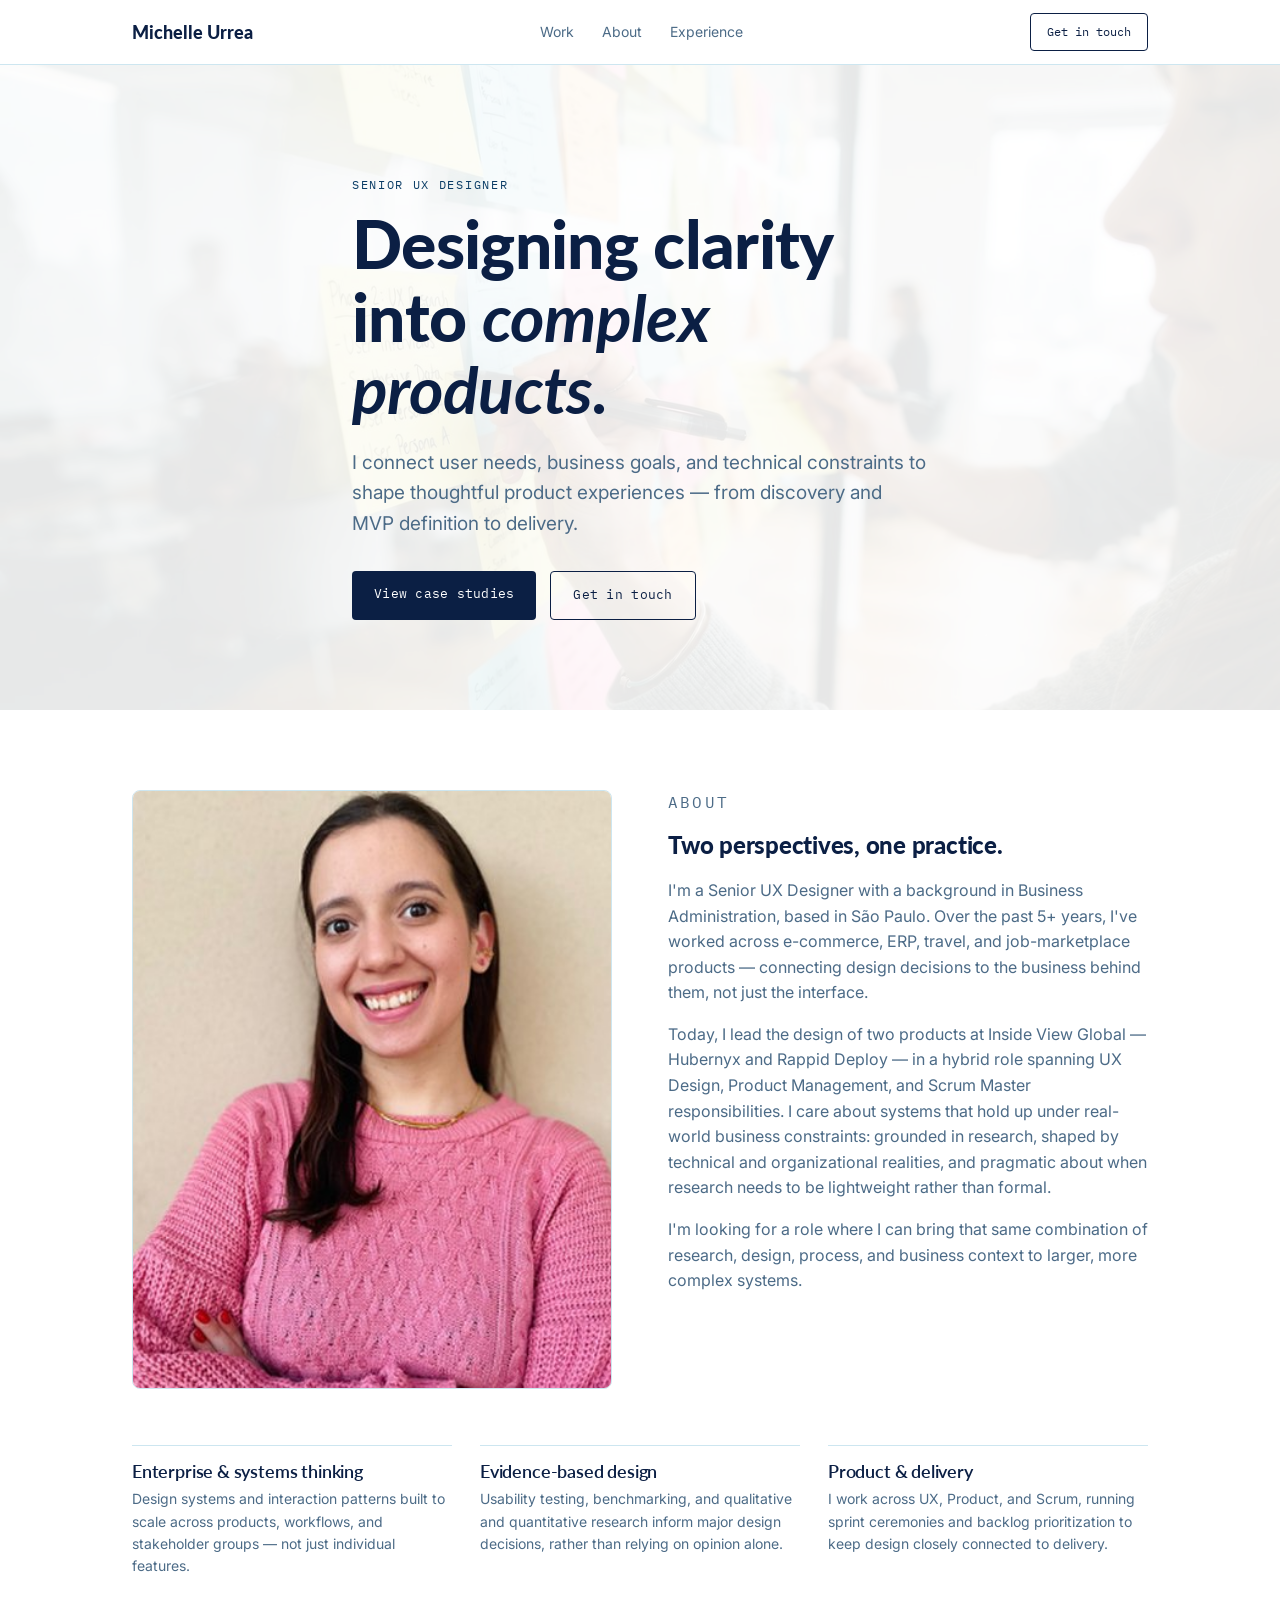
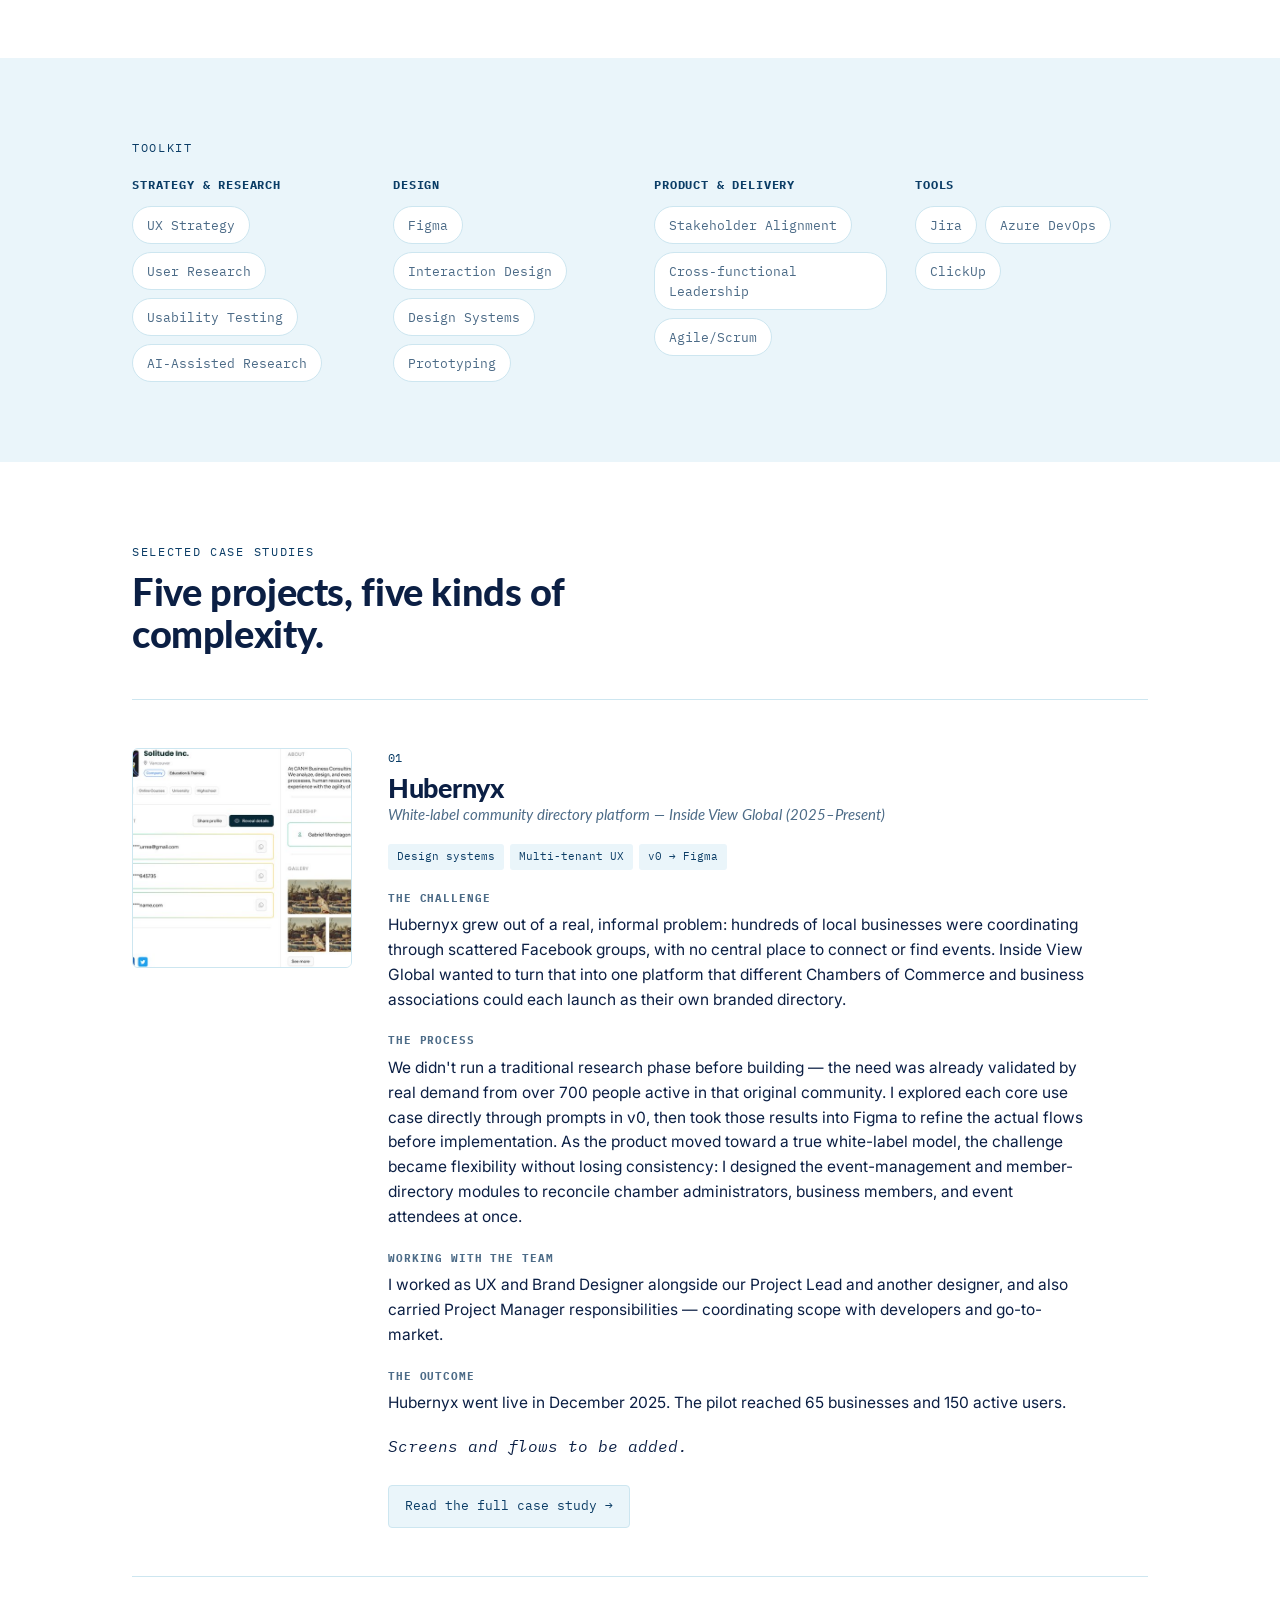
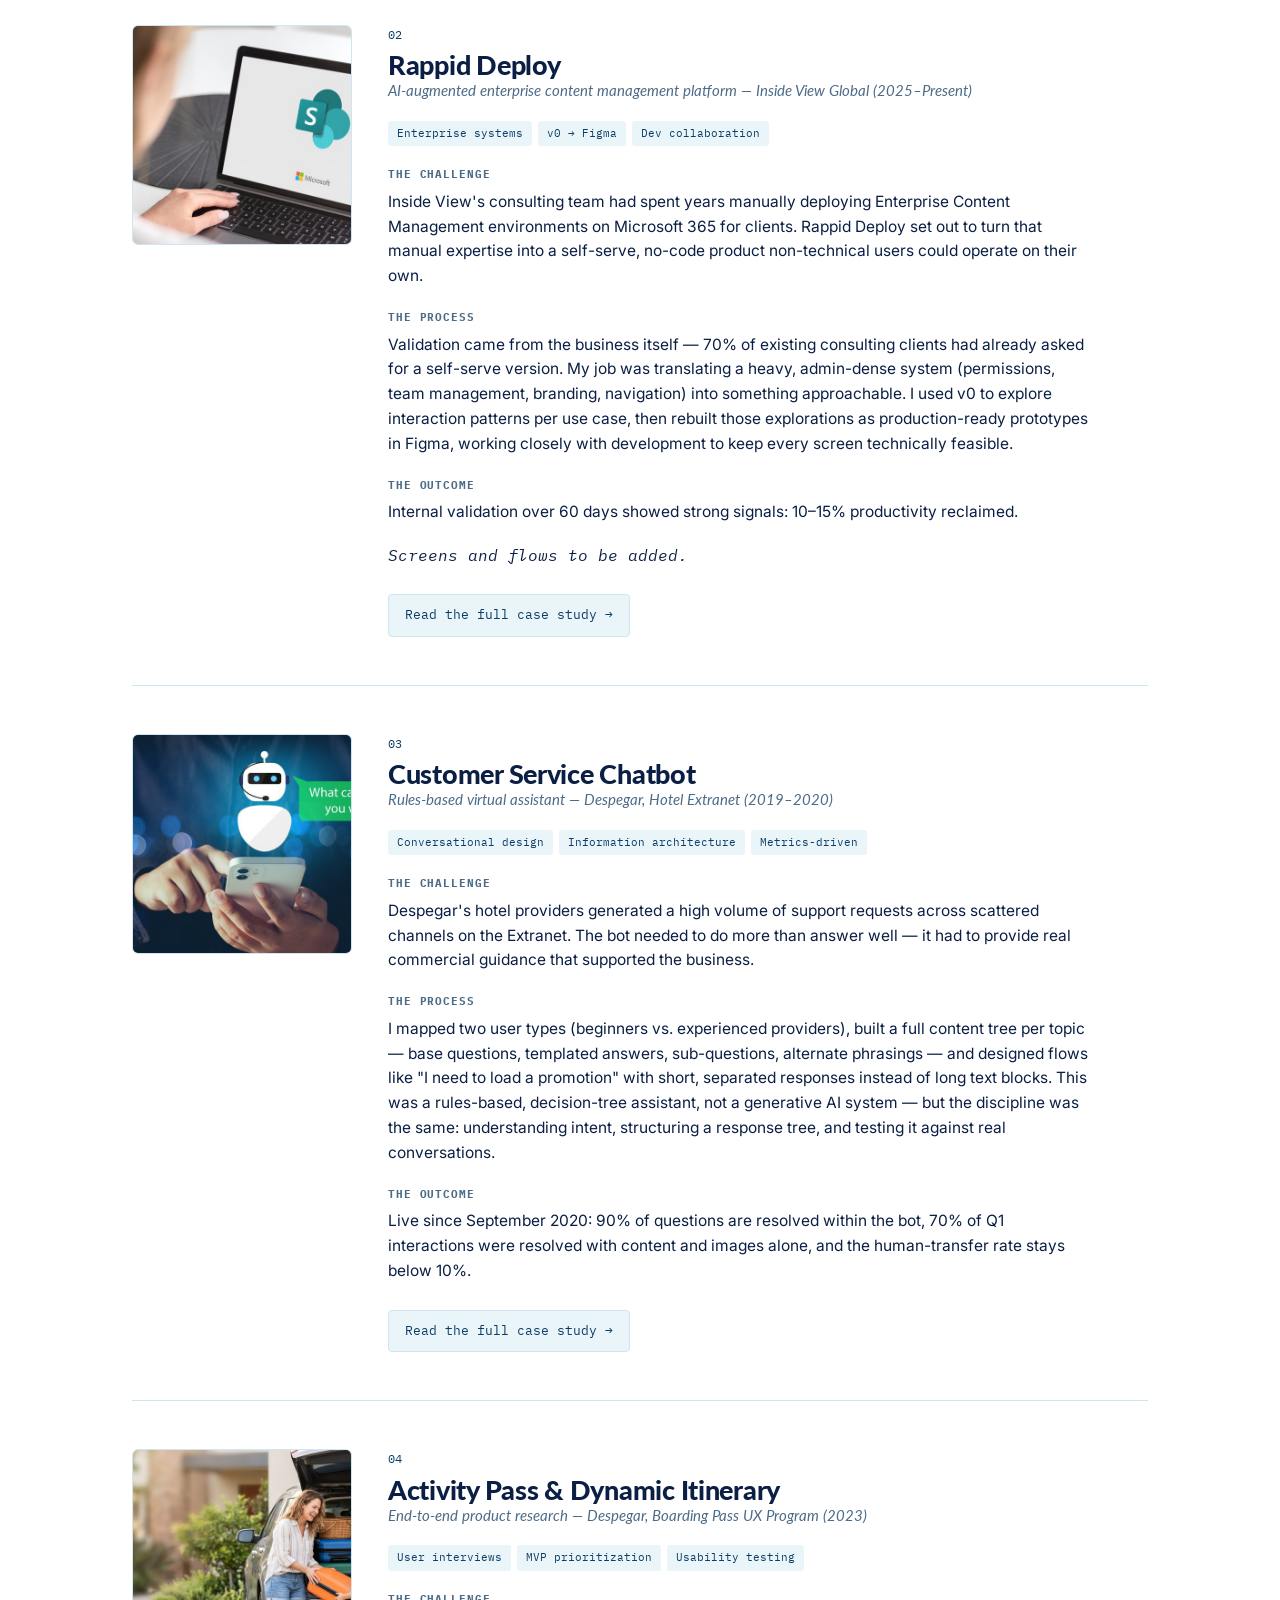
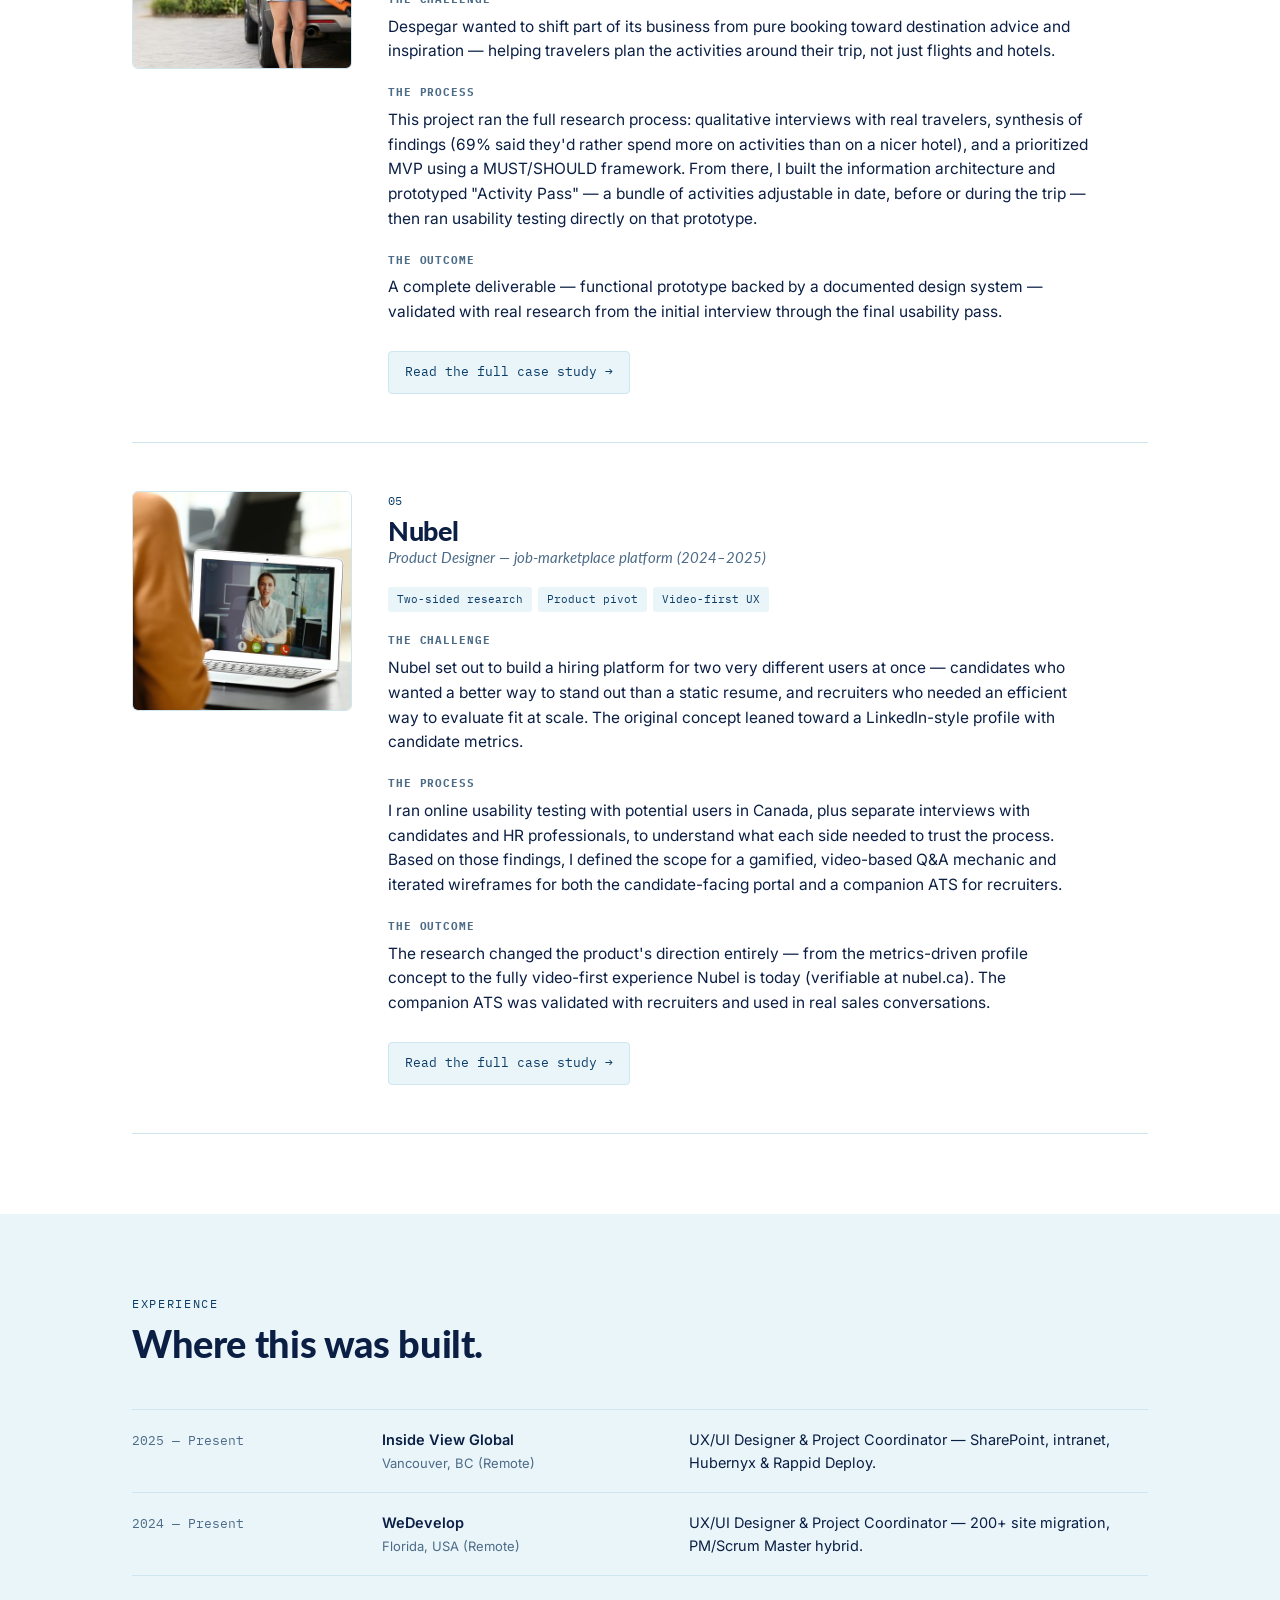
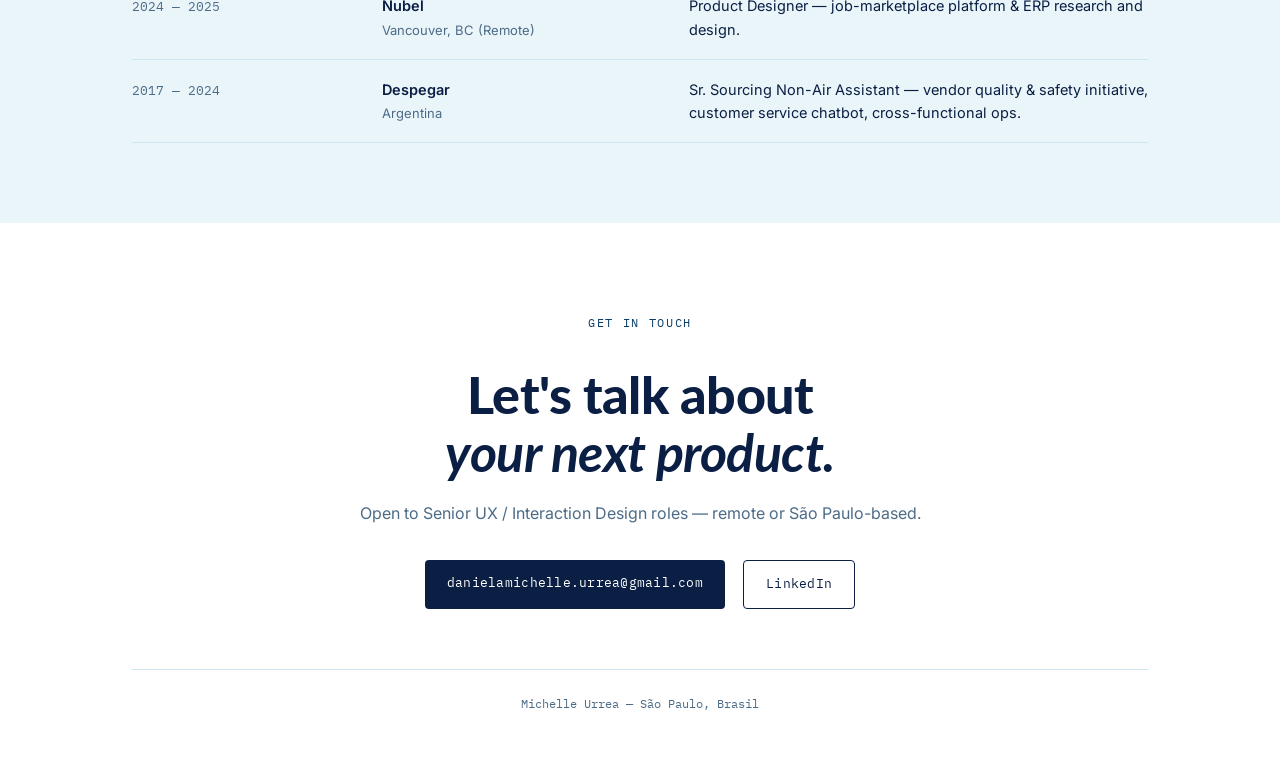
==== main.html @ c3264d59 "preparing files to deploy" ====
<!DOCTYPE html>
<html lang="en">
<head>
<meta charset="UTF-8" />
<meta name="viewport" content="width=device-width, initial-scale=1.0" />
<title>Michelle Urrea — Senior UX Designer</title>
<link rel="preconnect" href="https://fonts.googleapis.com">
<link rel="preconnect" href="https://fonts.gstatic.com" crossorigin>
<link href="https://fonts.googleapis.com/css2?family=Lato:ital,wght@0,400;0,700;0,900;1,400;1,700;1,900&family=Inter:wght@400;500;600&family=IBM+Plex+Mono:wght@400;500&display=swap" rel="stylesheet">
<style>
  :root{
    --bg:        #FFFFFF;
    --bg-alt:    #EAF5FA;
    --ink:       #0B1F44;
    --ink-soft:  #4C6B87;
    --rose:      #1479B3;
    --rose-deep: #0B3D66;
    --line:      #CDE6F0;
    --card:      #FFFFFF;
    --radius: 4px;
  }
  *{box-sizing:border-box; margin:0; padding:0;}
  html{scroll-behavior:smooth;}
  body{
    background:var(--bg);
    color:var(--ink);
    font-family:'Inter', sans-serif;
    font-size:16px;
    line-height:1.6;
    -webkit-font-smoothing:antialiased;
  }
  a{color:inherit;}
  .wrap{max-width:1080px; margin:0 auto; padding:0 32px;}
  .eyebrow{
    font-family:'IBM Plex Mono', monospace;
    font-size:12px;
    letter-spacing:0.14em;
    text-transform:uppercase;
    color:var(--rose-deep);
  }
  h1,h2,h3{font-family:'Lato', sans-serif; font-weight:900; line-height:1.1; letter-spacing:-0.01em;}
  .serif-italic{font-style:italic; font-weight:700;}

  nav{
    position:sticky; top:0; z-index:50;
    background:rgba(255,255,255,0.88);
    backdrop-filter:blur(8px);
    border-bottom:1px solid var(--line);
  }
  nav .wrap{
    display:flex; align-items:center; justify-content:space-between;
    height:64px;
  }
  .nav-name{font-family:'Lato', sans-serif; font-weight:900; font-size:18px;}
  .nav-links{display:flex; gap:28px; list-style:none;}
  .nav-links a{
    font-size:14px; text-decoration:none; color:var(--ink-soft);
    transition:color .2s ease;
  }
  .nav-links a:hover{color:var(--rose-deep);}
  .nav-cta{
    font-family:'IBM Plex Mono', monospace; font-size:12px;
    border:1px solid var(--ink); padding:8px 16px; border-radius:var(--radius);
    text-decoration:none; transition:all .2s ease; white-space:nowrap;
  }
  .nav-cta:hover{background:var(--ink); color:var(--bg);}

  header.hero{
    padding:110px 0 90px;
    position:relative;
    overflow:hidden;
    background-image:url('[data-uri]');
    background-size:cover;
    background-position:center 30%;
  }
  header.hero::before{
    content:'';
    position:absolute;
    inset:0;
    background:rgba(255,255,255,0.90);
  }
  header.hero .wrap{
    position:relative;
    z-index:1;
  }
  .hero-grid{
    display:grid;
    grid-template-columns: 1fr;
    max-width:640px;
  }
  .hero h1{
    font-size:clamp(40px, 5.6vw, 66px);
    margin:14px 0 22px;
  }
  .hero p.lede{
    font-size:19px;
    color:var(--ink-soft);
    max-width:48ch;
    margin-bottom:32px;
  }
  .hero-actions{display:flex; gap:14px; flex-wrap:wrap;}
  .btn{
    display:inline-block;
    font-family:'IBM Plex Mono', monospace; font-size:13px;
    padding:13px 22px; border-radius:var(--radius);
    text-decoration:none; transition:all .2s ease;
    letter-spacing:0.02em;
  }
  .btn-primary{background:var(--ink); color:var(--bg);}
  .btn-primary:hover{background:var(--rose-deep);}
  .btn-ghost{border:1px solid var(--ink); color:var(--ink);}
  .btn-ghost:hover{background:var(--ink); color:var(--bg);}

  .about-photo{
    width:100%;
    border-radius:8px;
    overflow:hidden;
    border:1px solid var(--line);
  }
  .about-photo img{
    width:100%; display:block; object-fit:cover;
    aspect-ratio:4/5;
  }

  .sprint-strip{
    border:1px solid var(--line);
    background:var(--card);
    border-radius:var(--radius);
    padding:22px 24px;
    display:flex; flex-direction:column; gap:16px;
  }
  .sprint-strip .eyebrow{margin-bottom:2px;}
  .sprint-cols{display:grid; grid-template-columns:repeat(3,1fr); gap:10px;}
  .sprint-col{border-left:2px solid var(--rose); padding-left:10px;}
  .sprint-col span{
    display:block; font-family:'IBM Plex Mono',monospace; font-size:11px;
    color:var(--ink-soft); text-transform:uppercase; letter-spacing:.06em; margin-bottom:6px;
  }
  .sprint-col p{font-size:13.5px; color:var(--ink);}

  section{padding:80px 0;}
  section.alt{background:var(--bg-alt);}
  .section-head{margin-bottom:44px; max-width:62ch;}
  .section-head h2{font-size:clamp(28px,3.6vw,38px); margin-top:10px;}

  .about-grid{
    display:grid; grid-template-columns:1fr 1fr; gap:56px; align-items:start;
  }
  .about-grid p{color:var(--ink-soft); margin-bottom:16px; font-size:16px;}
  .pillars{display:flex; flex-direction:column; gap:22px;}
  .pillar{border-top:1px solid var(--line); padding-top:16px;}
  .pillar h3{font-size:18px; font-weight:600; margin-bottom:6px;}
  .pillar p{font-size:14px; color:var(--ink-soft);}

  .skills-strip{display:flex; flex-wrap:wrap; gap:10px;}
  .skill-pill{
    font-family:'IBM Plex Mono', monospace; font-size:12.5px;
    border:1px solid var(--line); background:var(--card);
    padding:8px 14px; border-radius:20px; color:var(--ink-soft);
  }
  .toolkit-groups{display:grid; grid-template-columns:repeat(4,1fr); gap:28px;}
  .toolkit-group h4{
    font-family:'IBM Plex Mono', monospace; font-size:12px; text-transform:uppercase;
    letter-spacing:.07em; color:var(--rose-deep); margin-bottom:12px;
  }
  .toolkit-group .skills-strip{gap:8px;}
  @media (max-width:820px){.toolkit-groups{grid-template-columns:1fr 1fr;}}
  @media (max-width:520px){.toolkit-groups{grid-template-columns:1fr;}}

  .project-list{display:flex; flex-direction:column;}
  .project{
    padding:48px 0;
    border-top:1px solid var(--line);
    display:grid;
    grid-template-columns: 220px 1fr;
    gap:36px;
    align-items:start;
  }
  .project:last-child{border-bottom:1px solid var(--line);}
  .project-thumb{
    width:100%; aspect-ratio:1/1; object-fit:cover;
    border-radius:6px; border:1px solid var(--line);
    display:block;
  }
  .project-head{
    display:flex; justify-content:space-between; align-items:baseline;
    flex-wrap:wrap; gap:10px; margin-bottom:6px;
  }
  .project-num{font-family:'IBM Plex Mono',monospace; font-size:12px; color:var(--rose-deep);}
  .project h3{font-size:27px;}
  .project-sub{font-family:'Lato', sans-serif; color:var(--ink-soft); font-size:14.5px; font-style:italic; margin-bottom:18px;}
  .project-tags{display:flex; flex-wrap:wrap; gap:6px; margin-bottom:20px;}
  .tag{
    font-family:'IBM Plex Mono', monospace; font-size:11px;
    background:var(--bg-alt); padding:4px 9px; border-radius:3px; color:var(--rose-deep);
  }
  .project-body h4{
    font-family:'IBM Plex Mono', monospace; font-size:11px; text-transform:uppercase;
    letter-spacing:.08em; color:var(--ink-soft); margin-bottom:6px; margin-top:20px;
  }
  .project-body h4:first-child{margin-top:0;}
  .project-body p{font-size:15.5px; color:var(--ink); max-width:70ch; margin-bottom:4px;}
  .visual-note{
    margin-top:18px; font-family:'IBM Plex Mono',monospace; font-size:11px;
    color:var(--ink-soft); font-style:italic;
  }
  .cta-link{
    display:inline-flex; align-items:center; gap:6px;
    margin-top:22px; font-family:'IBM Plex Mono', monospace; font-size:13px;
    color:var(--rose-deep); background:var(--bg-alt);
    border:1px solid var(--line); padding:10px 16px; border-radius:var(--radius);
    text-decoration:none; transition:all .2s ease;
  }
  .cta-link:hover{background:var(--ink); color:#fff; border-color:var(--ink);}
  .cta-link:focus-visible{outline:2px solid var(--rose-deep); outline-offset:2px;}
  @media (max-width:700px){
    .project{grid-template-columns:1fr;}
    .project-thumb{aspect-ratio:16/9;}
  }

  .exp-row{
    display:grid; grid-template-columns: 0.8fr 1fr 1.6fr;
    gap:20px; padding:18px 0; border-top:1px solid var(--line);
    font-size:14.5px; align-items:baseline;
  }
  .exp-row:last-child{border-bottom:1px solid var(--line);}
  .exp-period{font-family:'IBM Plex Mono',monospace; font-size:12.5px; color:var(--ink-soft);}
  .exp-role{font-weight:600;}
  .exp-role span{display:block; font-weight:400; color:var(--ink-soft); font-size:13px; margin-top:2px;}

  footer{
    padding:90px 0 60px;
    text-align:center;
  }
  footer h2{font-size:clamp(30px,5vw,52px); margin-bottom:20px;}
  footer p{color:var(--ink-soft); margin-bottom:34px;}
  .contact-links{display:flex; gap:18px; justify-content:center; flex-wrap:wrap; margin-bottom:60px;}
  .foot-bottom{
    font-family:'IBM Plex Mono', monospace; font-size:12px; color:var(--ink-soft);
    border-top:1px solid var(--line); padding-top:24px;
  }

  @media (max-width:820px){
    .hero-grid, .about-grid{grid-template-columns:1fr;}
    .pillars{grid-template-columns:1fr !important;}
    .exp-row{grid-template-columns:1fr; gap:4px;}
  }

  [data-reveal]{opacity:0; transform:translateY(14px); transition:opacity .6s ease, transform .6s ease;}
  [data-reveal].in{opacity:1; transform:translateY(0);}
</style>
</head>
<body>

<nav>
  <div class="wrap">
    <div class="nav-name">Michelle Urrea</div>
    <ul class="nav-links">
      <li><a href="#work">Work</a></li>
      <li><a href="#about">About</a></li>
      <li><a href="#experience">Experience</a></li>
    </ul>
    <a class="nav-cta" href="#contact">Get in touch</a>
  </div>
</nav>

<header class="hero">
  <div class="wrap hero-grid">
    <div>
      <p class="eyebrow">Senior UX Designer</p>
      <h1>Designing clarity into <span class="serif-italic">complex products.</span></h1>
      <p class="lede">I connect user needs, business goals, and technical constraints to shape thoughtful product experiences — from discovery and MVP definition to delivery.</p>
      <div class="hero-actions">
        <a class="btn btn-primary" href="#work">View case studies</a>
        <a class="btn btn-ghost" href="#contact">Get in touch</a>
      </div>
    </div>
  </div>
</header>

<section id="about">
  <div class="wrap about-grid">
    <div class="about-photo" data-reveal><img src="[data-uri]" alt="Michelle Urrea"/></div>
    <div data-reveal>
      <p class="eyebrow">About</p>
      <h2 style="margin-top:10px; margin-bottom:20px;">Two perspectives, one practice.</h2>
      <p>I'm a Senior UX Designer with a background in Business Administration, based in São Paulo. Over the past 5+ years, I've worked across e-commerce, ERP, travel, and job-marketplace products — connecting design decisions to the business behind them, not just the interface.</p>
      <p>Today, I lead the design of two products at Inside View Global — Hubernyx and Rappid Deploy — in a hybrid role spanning UX Design, Product Management, and Scrum Master responsibilities. I care about systems that hold up under real-world business constraints: grounded in research, shaped by technical and organizational realities, and pragmatic about when research needs to be lightweight rather than formal.</p>
      <p>I'm looking for a role where I can bring that same combination of research, design, process, and business context to larger, more complex systems.</p>
    </div>
  </div>
  <div class="wrap">
    <div class="pillars" data-reveal style="margin-top:56px; display:grid; grid-template-columns:repeat(3,1fr); gap:28px;">
      <div class="pillar">
        <h3>Enterprise &amp; systems thinking</h3>
        <p>Design systems and interaction patterns built to scale across products, workflows, and stakeholder groups — not just individual features.</p>
      </div>
      <div class="pillar">
        <h3>Evidence-based design</h3>
        <p>Usability testing, benchmarking, and qualitative and quantitative research inform major design decisions, rather than relying on opinion alone.</p>
      </div>
      <div class="pillar">
        <h3>Product &amp; delivery</h3>
        <p>I work across UX, Product, and Scrum, running sprint ceremonies and backlog prioritization to keep design closely connected to delivery.</p>
      </div>
    </div>
  </div>
</section>

<section class="alt">
  <div class="wrap">
    <p class="eyebrow">Toolkit</p>
    <div class="toolkit-groups" style="margin-top:18px;" data-reveal>
      <div class="toolkit-group">
        <h4>Strategy &amp; Research</h4>
        <div class="skills-strip">
          <span class="skill-pill">UX Strategy</span>
          <span class="skill-pill">User Research</span>
          <span class="skill-pill">Usability Testing</span>
          <span class="skill-pill">AI-Assisted Research</span>
        </div>
      </div>
      <div class="toolkit-group">
        <h4>Design</h4>
        <div class="skills-strip">
          <span class="skill-pill">Figma</span>
          <span class="skill-pill">Interaction Design</span>
          <span class="skill-pill">Design Systems</span>
          <span class="skill-pill">Prototyping</span>
        </div>
      </div>
      <div class="toolkit-group">
        <h4>Product &amp; Delivery</h4>
        <div class="skills-strip">
          <span class="skill-pill">Stakeholder Alignment</span>
          <span class="skill-pill">Cross-functional Leadership</span>
          <span class="skill-pill">Agile/Scrum</span>
        </div>
      </div>
      <div class="toolkit-group">
        <h4>Tools</h4>
        <div class="skills-strip">
          <span class="skill-pill">Jira</span>
          <span class="skill-pill">Azure DevOps</span>
          <span class="skill-pill">ClickUp</span>
        </div>
      </div>
    </div>
  </div>
</section>

<section id="work">
  <div class="wrap">
    <div class="section-head">
      <p class="eyebrow">Selected case studies</p>
      <h2>Five projects, five kinds of complexity.</h2>
    </div>

    <div class="project-list">

      <div class="project" data-reveal>
        <img class="project-thumb" src="[data-uri]" alt="" />
        <div class="project-content">
        <div class="project-head">
          <span class="project-num">01</span>
        </div>
        <h3>Hubernyx</h3>
        <p class="project-sub">White-label community directory platform — Inside View Global (2025–Present)</p>
        <div class="project-tags">
          <span class="tag">Design systems</span>
          <span class="tag">Multi-tenant UX</span>
          <span class="tag">v0 → Figma</span>
        </div>
        <div class="project-body">
          <h4>The Challenge</h4>
          <p>Hubernyx grew out of a real, informal problem: hundreds of local businesses were coordinating through scattered Facebook groups, with no central place to connect or find events. Inside View Global wanted to turn that into one platform that different Chambers of Commerce and business associations could each launch as their own branded directory.</p>
          <h4>The Process</h4>
          <p>We didn't run a traditional research phase before building — the need was already validated by real demand from over 700 people active in that original community. I explored each core use case directly through prompts in v0, then took those results into Figma to refine the actual flows before implementation. As the product moved toward a true white-label model, the challenge became flexibility without losing consistency: I designed the event-management and member-directory modules to reconcile chamber administrators, business members, and event attendees at once.</p>
          <h4>Working With the Team</h4>
          <p>I worked as UX and Brand Designer alongside our Project Lead and another designer, and also carried Project Manager responsibilities — coordinating scope with developers and go-to-market.</p>
          <h4>The Outcome</h4>
          <p>Hubernyx went live in December 2025. The pilot reached 65 businesses and 150 active users.</p>
          <p class="visual-note">Screens and flows to be added.</p>
        
          <a class="cta-link" href="pages/hubernyx.html">Read the full case study &rarr;</a>
        </div>
</div>
      </div>

      <div class="project" data-reveal>
        <img class="project-thumb" src="[data-uri]" alt="" />
        <div class="project-content">
        <div class="project-head">
          <span class="project-num">02</span>
        </div>
        <h3>Rappid Deploy</h3>
        <p class="project-sub">AI-augmented enterprise content management platform — Inside View Global (2025–Present)</p>
        <div class="project-tags">
          <span class="tag">Enterprise systems</span>
          <span class="tag">v0 → Figma</span>
          <span class="tag">Dev collaboration</span>
        </div>
        <div class="project-body">
          <h4>The Challenge</h4>
          <p>Inside View's consulting team had spent years manually deploying Enterprise Content Management environments on Microsoft 365 for clients. Rappid Deploy set out to turn that manual expertise into a self-serve, no-code product non-technical users could operate on their own.</p>
          <h4>The Process</h4>
          <p>Validation came from the business itself — 70% of existing consulting clients had already asked for a self-serve version. My job was translating a heavy, admin-dense system (permissions, team management, branding, navigation) into something approachable. I used v0 to explore interaction patterns per use case, then rebuilt those explorations as production-ready prototypes in Figma, working closely with development to keep every screen technically feasible.</p>
          <h4>The Outcome</h4>
          <p>Internal validation over 60 days showed strong signals: 10–15% productivity reclaimed.</p>
          <p class="visual-note">Screens and flows to be added.</p>
        
          <a class="cta-link" href="pages/rappid-deploy.html">Read the full case study &rarr;</a>
        </div>
</div>
      </div>

      <div class="project" data-reveal>
        <img class="project-thumb" src="[data-uri]" alt="" />
        <div class="project-content">
        <div class="project-head">
          <span class="project-num">03</span>
        </div>
        <h3>Customer Service Chatbot</h3>
        <p class="project-sub">Rules-based virtual assistant — Despegar, Hotel Extranet (2019&ndash;2020)</p>
        <div class="project-tags">
          <span class="tag">Conversational design</span>
          <span class="tag">Information architecture</span>
          <span class="tag">Metrics-driven</span>
        </div>
        <div class="project-body">
          <h4>The Challenge</h4>
          <p>Despegar's hotel providers generated a high volume of support requests across scattered channels on the Extranet. The bot needed to do more than answer well — it had to provide real commercial guidance that supported the business.</p>
          <h4>The Process</h4>
          <p>I mapped two user types (beginners vs. experienced providers), built a full content tree per topic — base questions, templated answers, sub-questions, alternate phrasings — and designed flows like "I need to load a promotion" with short, separated responses instead of long text blocks. This was a rules-based, decision-tree assistant, not a generative AI system — but the discipline was the same: understanding intent, structuring a response tree, and testing it against real conversations.</p>
          <h4>The Outcome</h4>
          <p>Live since September 2020: 90% of questions are resolved within the bot, 70% of Q1 interactions were resolved with content and images alone, and the human-transfer rate stays below 10%.</p>
        
          <a class="cta-link" href="pages/chatbot.html">Read the full case study &rarr;</a>
        </div>
</div>
      </div>

      <div class="project" data-reveal>
        <img class="project-thumb" src="[data-uri]" alt="" />
        <div class="project-content">
        <div class="project-head">
          <span class="project-num">04</span>
        </div>
        <h3>Activity Pass &amp; Dynamic Itinerary</h3>
        <p class="project-sub">End-to-end product research — Despegar, Boarding Pass UX Program (2023)</p>
        <div class="project-tags">
          <span class="tag">User interviews</span>
          <span class="tag">MVP prioritization</span>
          <span class="tag">Usability testing</span>
        </div>
        <div class="project-body">
          <h4>The Challenge</h4>
          <p>Despegar wanted to shift part of its business from pure booking toward destination advice and inspiration — helping travelers plan the activities around their trip, not just flights and hotels.</p>
          <h4>The Process</h4>
          <p>This project ran the full research process: qualitative interviews with real travelers, synthesis of findings (69% said they'd rather spend more on activities than on a nicer hotel), and a prioritized MVP using a MUST/SHOULD framework. From there, I built the information architecture and prototyped "Activity Pass" — a bundle of activities adjustable in date, before or during the trip — then ran usability testing directly on that prototype.</p>
          <h4>The Outcome</h4>
          <p>A complete deliverable — functional prototype backed by a documented design system — validated with real research from the initial interview through the final usability pass.</p>
        
          <a class="cta-link" href="pages/activity-pass.html">Read the full case study &rarr;</a>
        </div>
</div>
      </div>

      <div class="project" data-reveal>
        <img class="project-thumb" src="[data-uri]" alt="" />
        <div class="project-content">
        <div class="project-head">
          <span class="project-num">05</span>
        </div>
        <h3>Nubel</h3>
        <p class="project-sub">Product Designer — job-marketplace platform (2024–2025)</p>
        <div class="project-tags">
          <span class="tag">Two-sided research</span>
          <span class="tag">Product pivot</span>
          <span class="tag">Video-first UX</span>
        </div>
        <div class="project-body">
          <h4>The Challenge</h4>
          <p>Nubel set out to build a hiring platform for two very different users at once — candidates who wanted a better way to stand out than a static resume, and recruiters who needed an efficient way to evaluate fit at scale. The original concept leaned toward a LinkedIn-style profile with candidate metrics.</p>
          <h4>The Process</h4>
          <p>I ran online usability testing with potential users in Canada, plus separate interviews with candidates and HR professionals, to understand what each side needed to trust the process. Based on those findings, I defined the scope for a gamified, video-based Q&amp;A mechanic and iterated wireframes for both the candidate-facing portal and a companion ATS for recruiters.</p>
          <h4>The Outcome</h4>
          <p>The research changed the product's direction entirely — from the metrics-driven profile concept to the fully video-first experience Nubel is today (verifiable at nubel.ca). The companion ATS was validated with recruiters and used in real sales conversations.</p>
        
          <a class="cta-link" href="pages/nubel.html">Read the full case study &rarr;</a>
        </div>
</div>
      </div>

    </div>
  </div>
</section>

<section class="alt" id="experience">
  <div class="wrap">
    <div class="section-head">
      <p class="eyebrow">Experience</p>
      <h2>Where this was built.</h2>
    </div>

    <div class="exp-list">
      <div class="exp-row" data-reveal>
        <div class="exp-period">2025 — Present</div>
        <div class="exp-role">Inside View Global<span>Vancouver, BC (Remote)</span></div>
        <div>UX/UI Designer &amp; Project Coordinator — SharePoint, intranet, Hubernyx &amp; Rappid Deploy.</div>
      </div>
      <div class="exp-row" data-reveal>
        <div class="exp-period">2024 — Present</div>
        <div class="exp-role">WeDevelop<span>Florida, USA (Remote)</span></div>
        <div>UX/UI Designer &amp; Project Coordinator — 200+ site migration, PM/Scrum Master hybrid.</div>
      </div>
      <div class="exp-row" data-reveal>
        <div class="exp-period">2024 — 2025</div>
        <div class="exp-role">Nubel<span>Vancouver, BC (Remote)</span></div>
        <div>Product Designer — job-marketplace platform &amp; ERP research and design.</div>
      </div>
      <div class="exp-row" data-reveal>
        <div class="exp-period">2017 — 2024</div>
        <div class="exp-role">Despegar<span>Argentina</span></div>
        <div>Sr. Sourcing Non-Air Assistant — vendor quality &amp; safety initiative, customer service chatbot, cross-functional ops.</div>
      </div>
    </div>
  </div>
</section>

<footer id="contact">
  <div class="wrap">
    <p class="eyebrow">Get in touch</p>
    <h2>Let's talk about<br><span class="serif-italic">your next product.</span></h2>
    <p>Open to Senior UX / Interaction Design roles — remote or São Paulo-based.</p>
    <div class="contact-links">
      <a class="btn btn-primary" href="mailto:danielamichelle.urrea@gmail.com">danielamichelle.urrea@gmail.com</a>
      <a class="btn btn-ghost" href="https://www.linkedin.com/in/daniela-michelle-urrea/" target="_blank" rel="noopener">LinkedIn</a>
    </div>
    <div class="foot-bottom">Michelle Urrea — São Paulo, Brasil</div>
  </div>
</footer>

<script>
  const io = new IntersectionObserver((entries)=>{
    entries.forEach(e=>{ if(e.isIntersecting){ e.target.classList.add('in'); io.unobserve(e.target);} });
  }, {threshold:0.15});
  document.querySelectorAll('[data-reveal]').forEach(el=>io.observe(el));
</script>

</body>
</html>
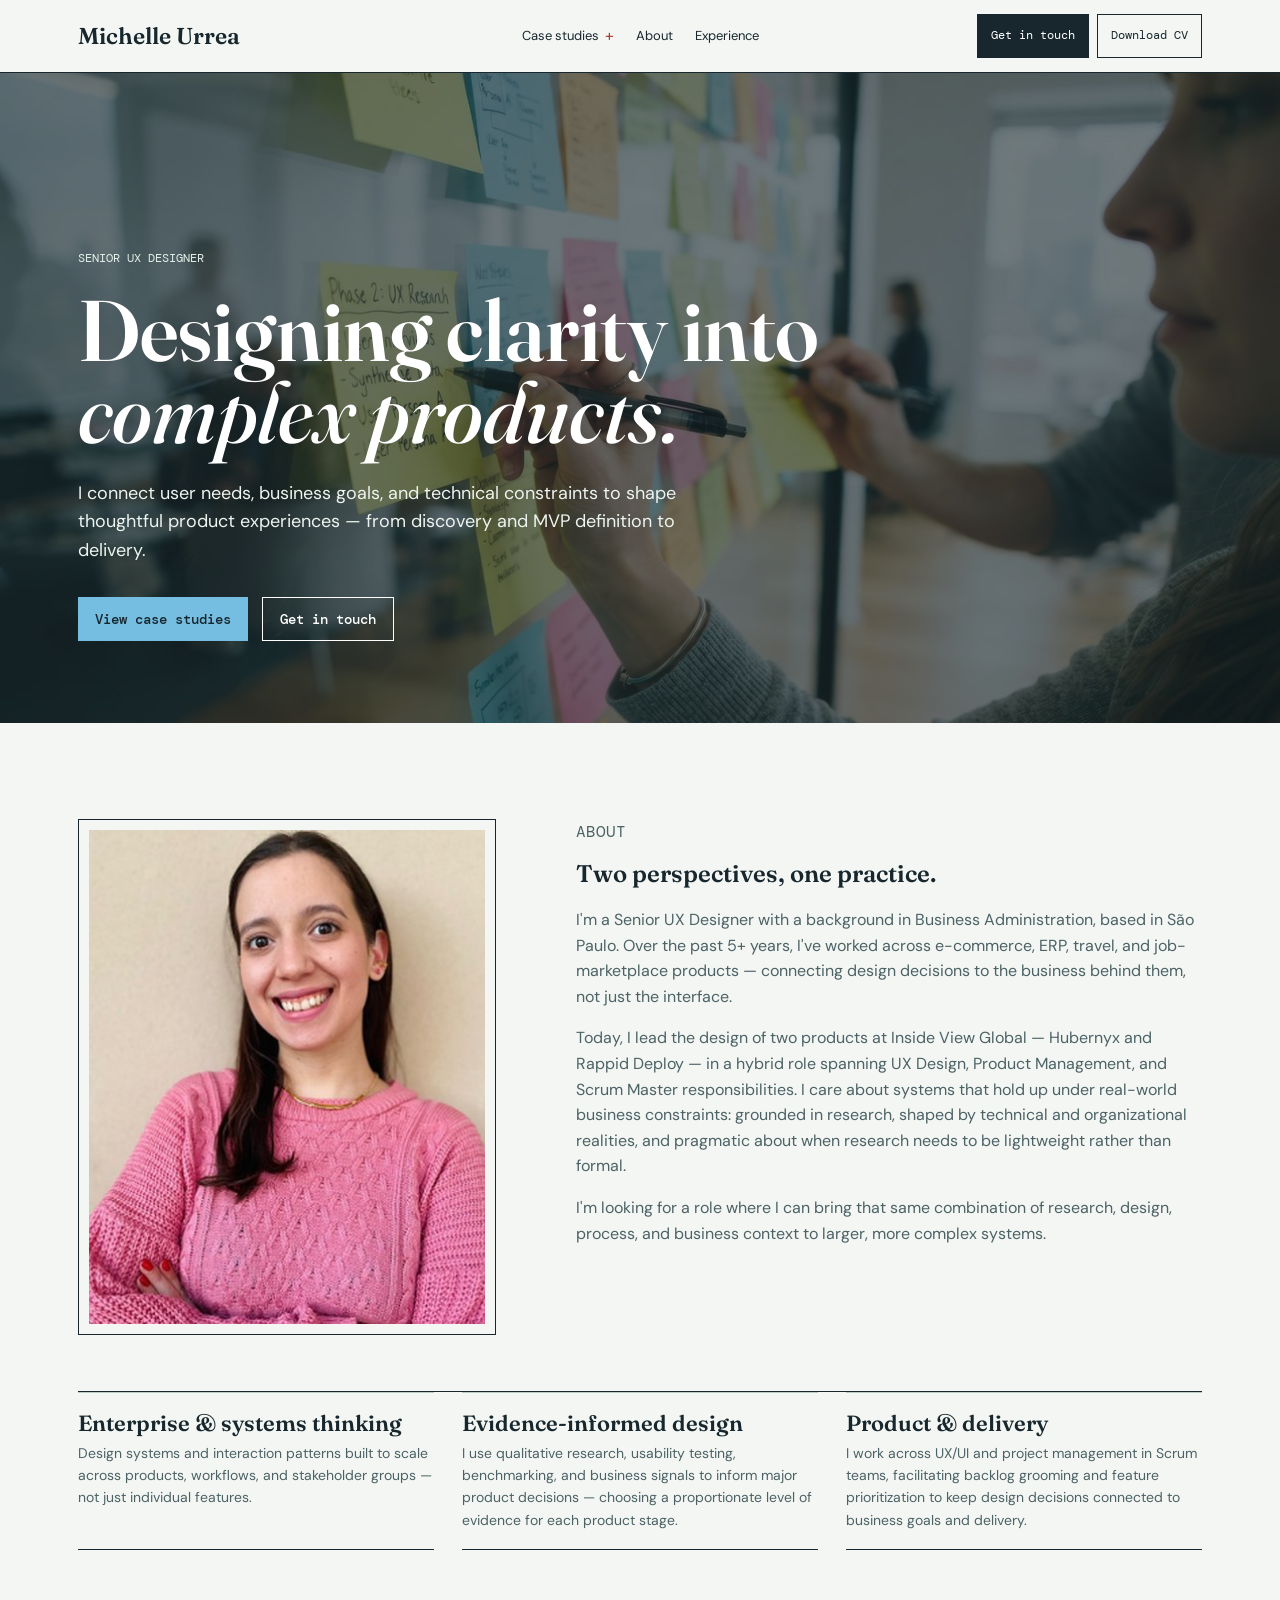
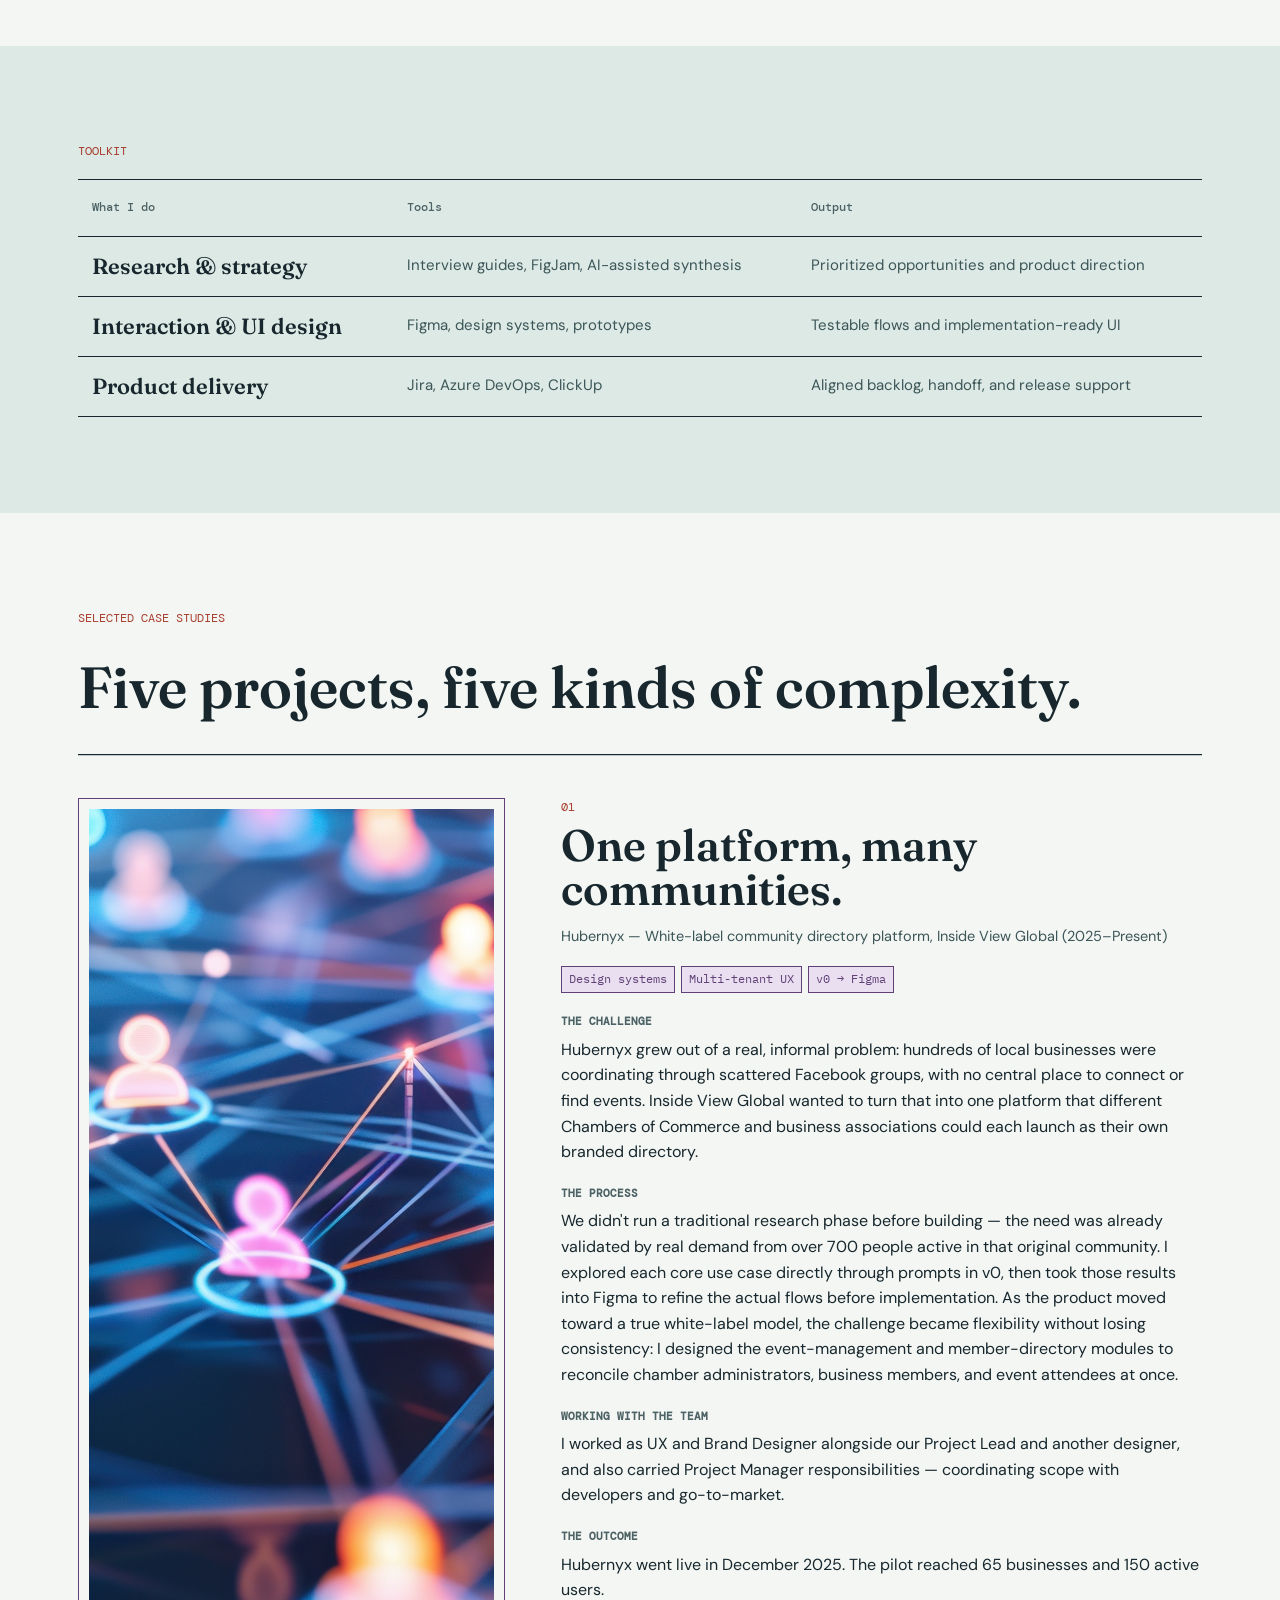
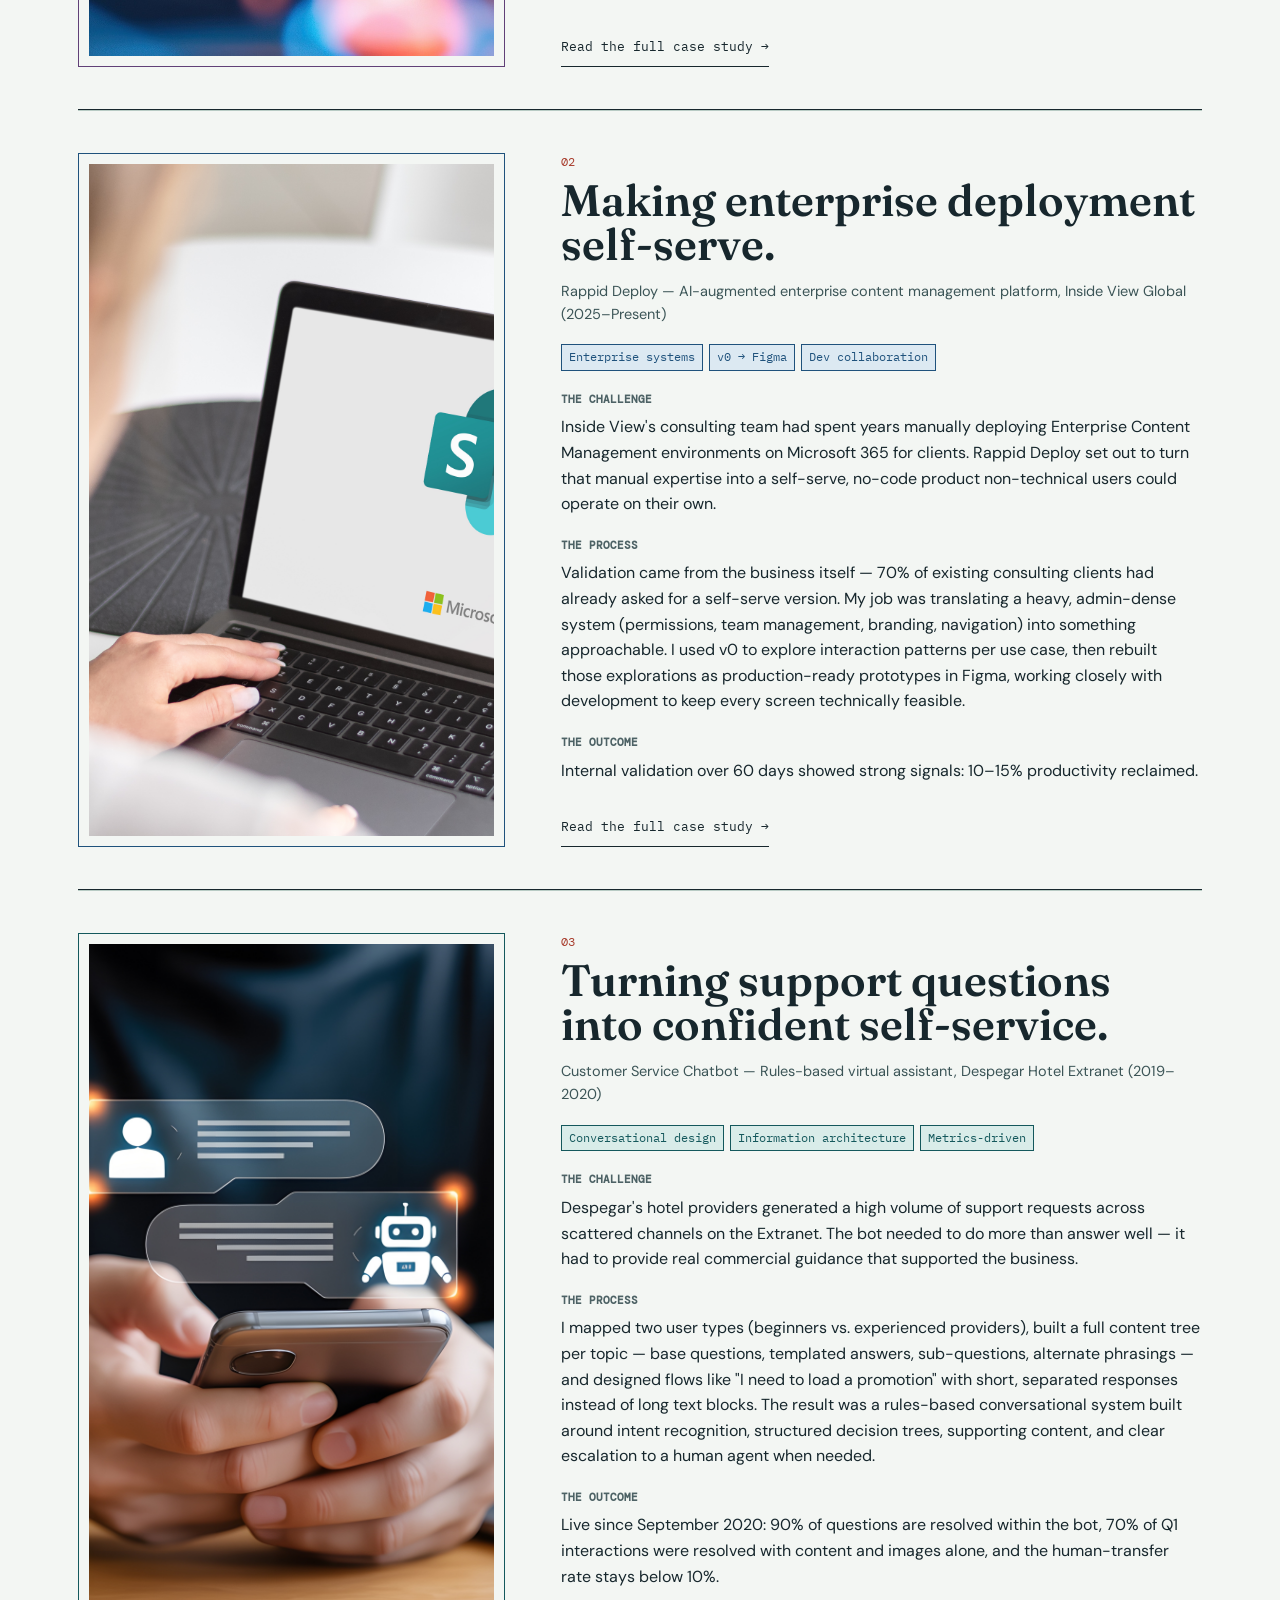
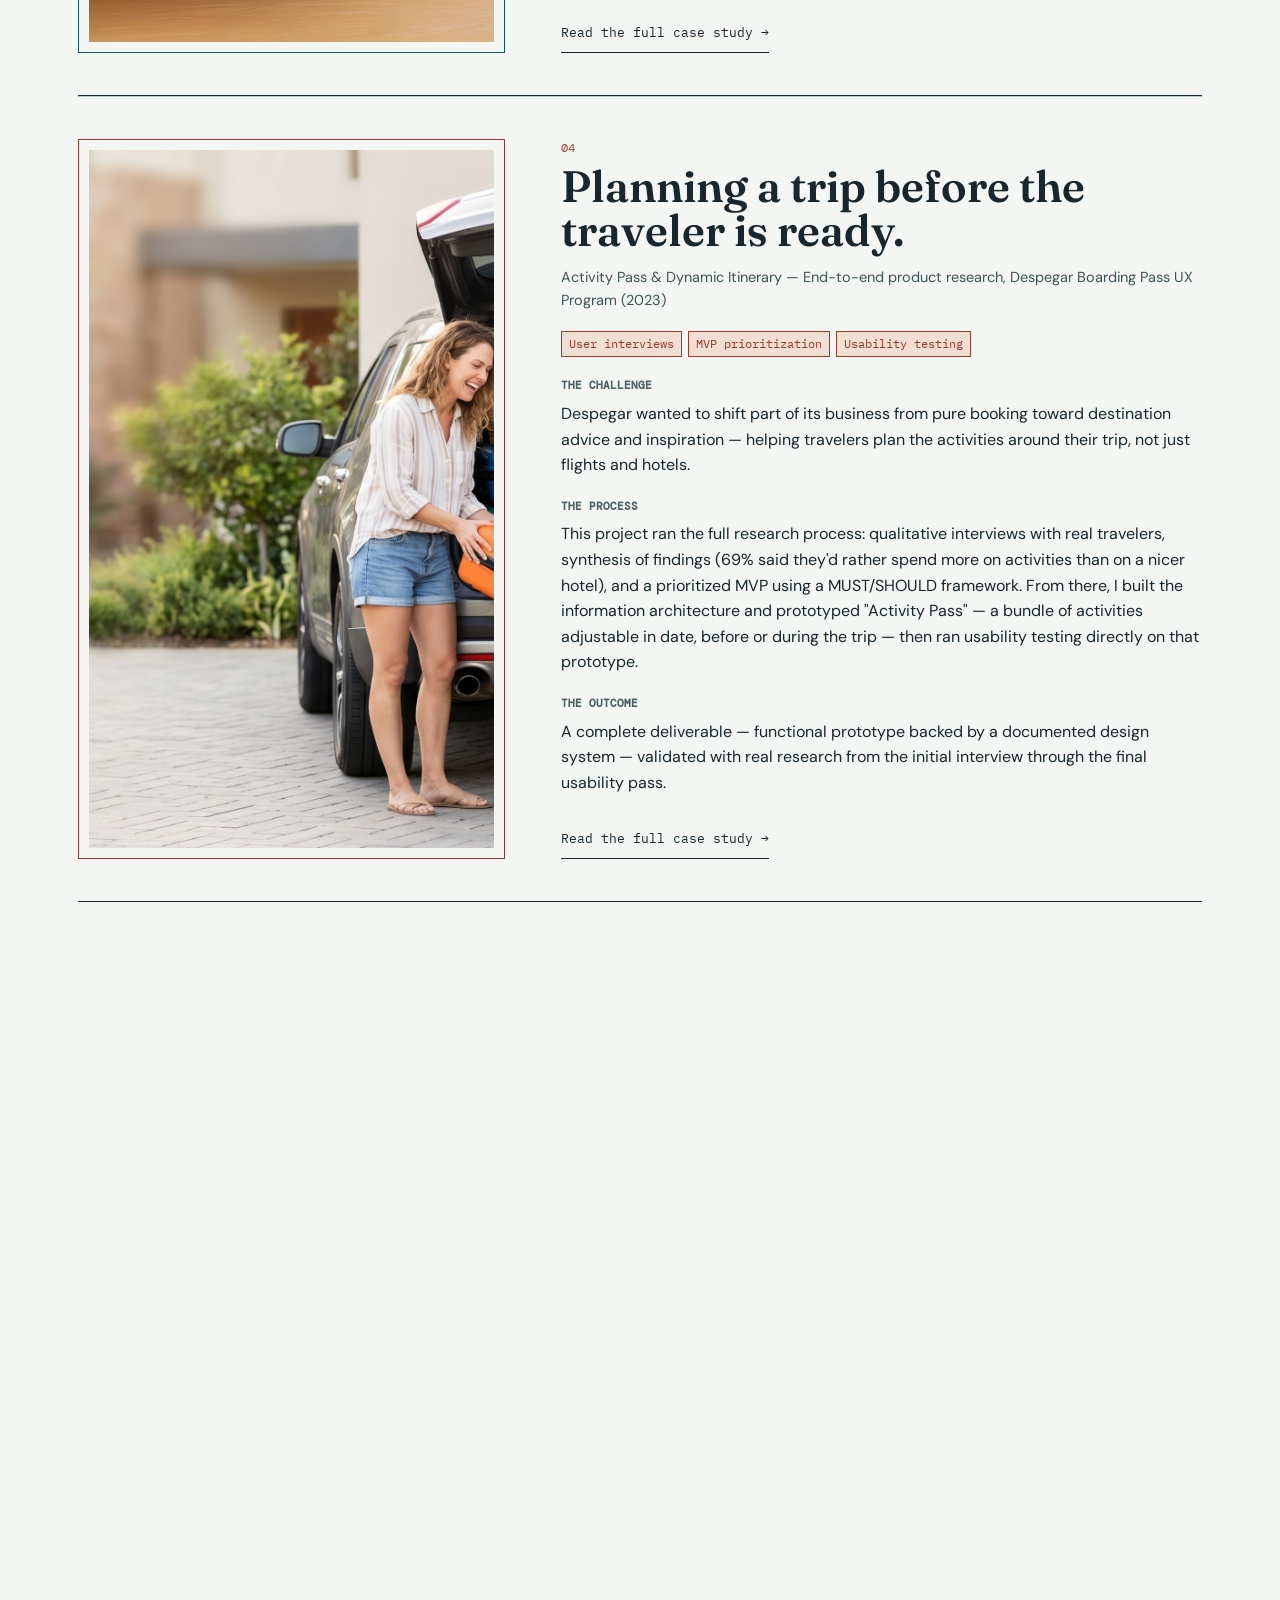
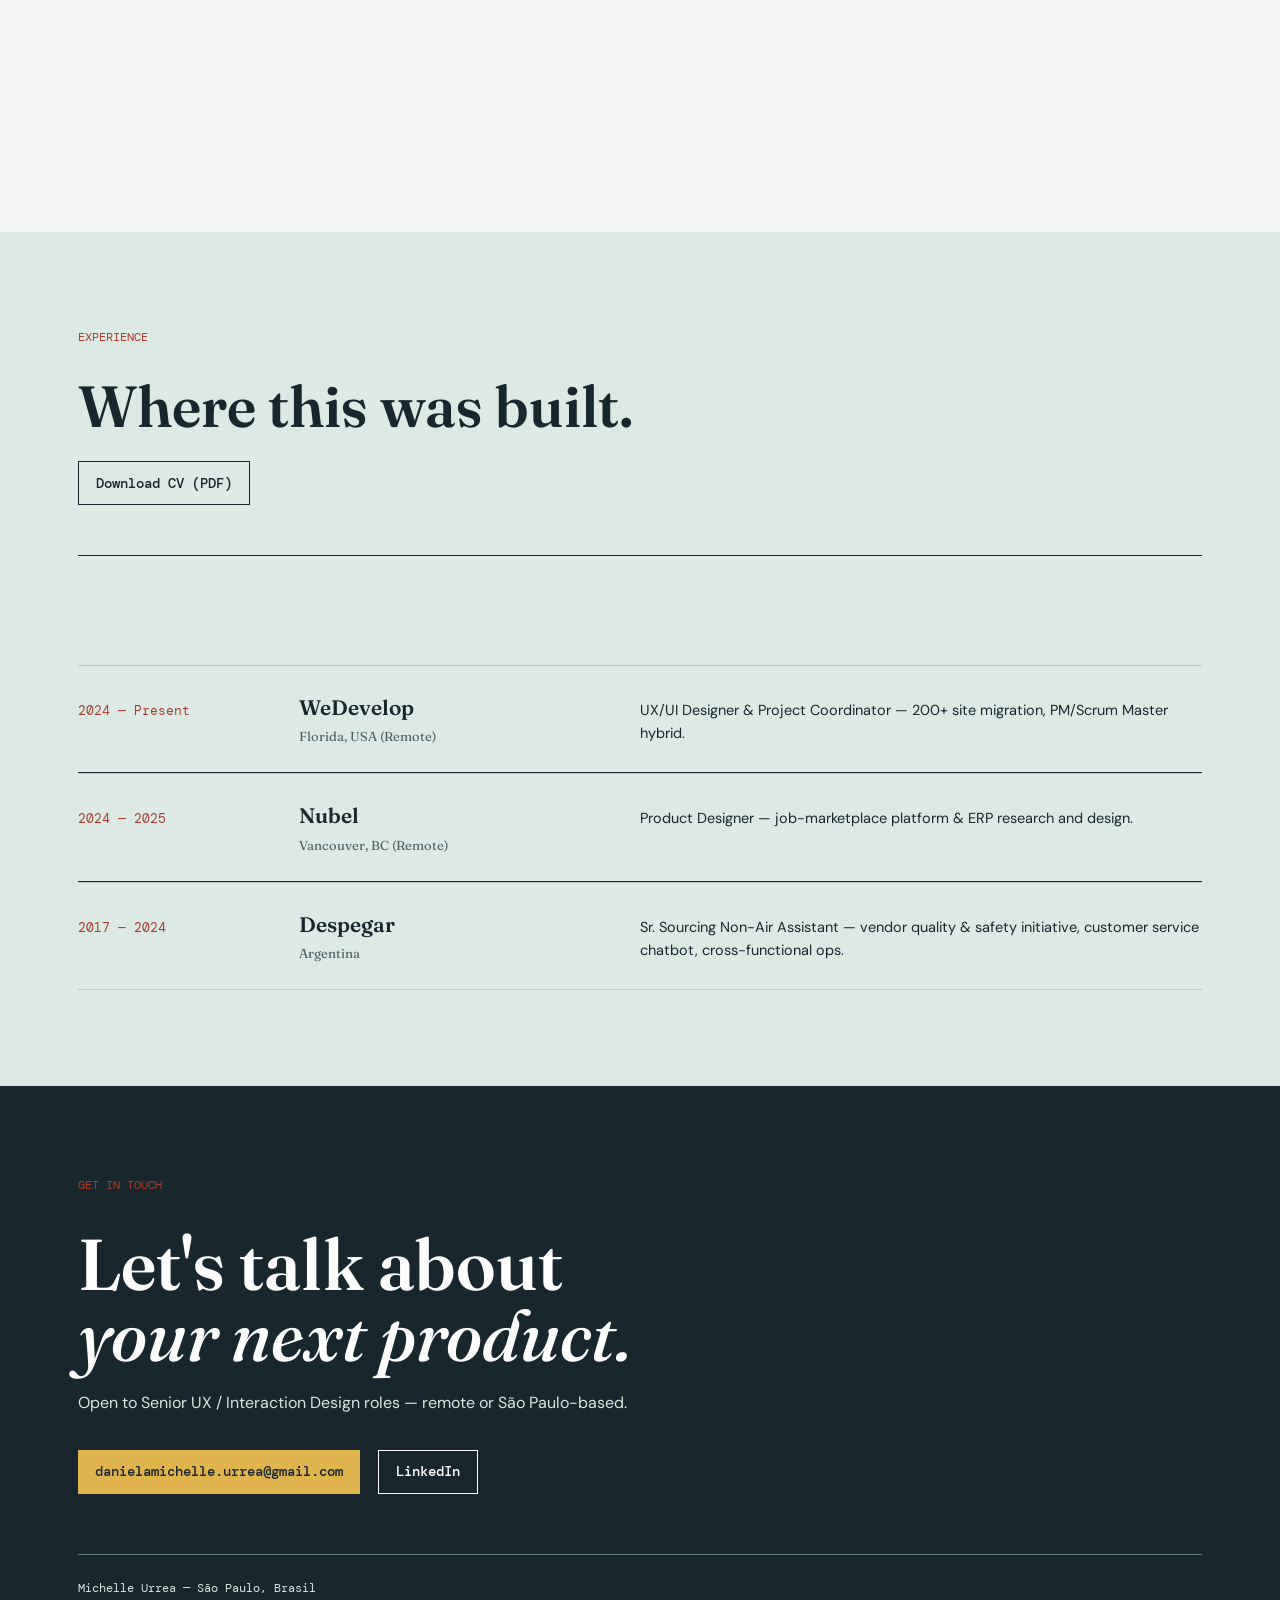
==== commit e04226f6: "Portfolio updates" ====
--- a/main.html
+++ b/main.html
@@ -152,21 +152,6 @@
   .pillar h3{font-size:18px; font-weight:600; margin-bottom:6px;}
   .pillar p{font-size:14px; color:var(--ink-soft);}
 
-  .skills-strip{display:flex; flex-wrap:wrap; gap:10px;}
-  .skill-pill{
-    font-family:'IBM Plex Mono', monospace; font-size:12.5px;
-    border:1px solid var(--line); background:var(--card);
-    padding:8px 14px; border-radius:20px; color:var(--ink-soft);
-  }
-  .toolkit-groups{display:grid; grid-template-columns:repeat(4,1fr); gap:28px;}
-  .toolkit-group h4{
-    font-family:'IBM Plex Mono', monospace; font-size:12px; text-transform:uppercase;
-    letter-spacing:.07em; color:var(--rose-deep); margin-bottom:12px;
-  }
-  .toolkit-group .skills-strip{gap:8px;}
-  @media (max-width:820px){.toolkit-groups{grid-template-columns:1fr 1fr;}}
-  @media (max-width:520px){.toolkit-groups{grid-template-columns:1fr;}}
-
   .project-list{display:flex; flex-direction:column;}
   .project{
     padding:48px 0;
@@ -249,6 +234,7 @@
   [data-reveal]{opacity:0; transform:translateY(14px); transition:opacity .6s ease, transform .6s ease;}
   [data-reveal].in{opacity:1; transform:translateY(0);}
 </style>
+<link rel="stylesheet" href="styles/main.css">
 </head>
 <body>
 
@@ -256,11 +242,25 @@
   <div class="wrap">
     <div class="nav-name">Michelle Urrea</div>
     <ul class="nav-links">
-      <li><a href="#work">Work</a></li>
+      <li class="case-menu">
+        <details>
+          <summary>Case studies</summary>
+          <div class="case-menu-panel">
+            <a href="pages/hubernyx.html">Hubernyx</a>
+            <a href="pages/rappid-deploy.html">Rappid Deploy</a>
+            <a href="pages/chatbot.html">Customer Service Chatbot</a>
+            <a href="pages/activity-pass.html">Activity Pass</a>
+            <a href="pages/nubel.html">Nubel</a>
+          </div>
+        </details>
+      </li>
       <li><a href="#about">About</a></li>
       <li><a href="#experience">Experience</a></li>
     </ul>
-    <a class="nav-cta" href="#contact">Get in touch</a>
+    <div class="nav-actions">
+      <a class="nav-cta nav-cta-primary" href="#contact">Get in touch</a>
+      <a class="nav-cta nav-cta-secondary" href="assets/Michelle_Urrea_UX_Designer.pdf" download>Download CV</a>
+    </div>
   </div>
 </nav>
 
@@ -296,12 +296,12 @@
         <p>Design systems and interaction patterns built to scale across products, workflows, and stakeholder groups — not just individual features.</p>
       </div>
       <div class="pillar">
-        <h3>Evidence-based design</h3>
-        <p>Usability testing, benchmarking, and qualitative and quantitative research inform major design decisions, rather than relying on opinion alone.</p>
+        <h3>Evidence-informed design</h3>
+        <p>I use qualitative research, usability testing, benchmarking, and business signals to inform major product decisions — choosing a proportionate level of evidence for each product stage.</p>
       </div>
       <div class="pillar">
         <h3>Product &amp; delivery</h3>
-        <p>I work across UX, Product, and Scrum, running sprint ceremonies and backlog prioritization to keep design closely connected to delivery.</p>
+        <p>I work across UX/UI and project management in Scrum teams, facilitating backlog grooming and feature prioritization to keep design decisions connected to business goals and delivery.</p>
       </div>
     </div>
   </div>
@@ -310,42 +310,16 @@
 <section class="alt">
   <div class="wrap">
     <p class="eyebrow">Toolkit</p>
-    <div class="toolkit-groups" style="margin-top:18px;" data-reveal>
-      <div class="toolkit-group">
-        <h4>Strategy &amp; Research</h4>
-        <div class="skills-strip">
-          <span class="skill-pill">UX Strategy</span>
-          <span class="skill-pill">User Research</span>
-          <span class="skill-pill">Usability Testing</span>
-          <span class="skill-pill">AI-Assisted Research</span>
-        </div>
-      </div>
-      <div class="toolkit-group">
-        <h4>Design</h4>
-        <div class="skills-strip">
-          <span class="skill-pill">Figma</span>
-          <span class="skill-pill">Interaction Design</span>
-          <span class="skill-pill">Design Systems</span>
-          <span class="skill-pill">Prototyping</span>
-        </div>
-      </div>
-      <div class="toolkit-group">
-        <h4>Product &amp; Delivery</h4>
-        <div class="skills-strip">
-          <span class="skill-pill">Stakeholder Alignment</span>
-          <span class="skill-pill">Cross-functional Leadership</span>
-          <span class="skill-pill">Agile/Scrum</span>
-        </div>
-      </div>
-      <div class="toolkit-group">
-        <h4>Tools</h4>
-        <div class="skills-strip">
-          <span class="skill-pill">Jira</span>
-          <span class="skill-pill">Azure DevOps</span>
-          <span class="skill-pill">ClickUp</span>
-        </div>
-      </div>
-    </div>
+    <table class="toolkit-table" data-reveal>
+      <thead>
+        <tr><th scope="col">What I do</th><th scope="col">Tools</th><th scope="col">Output</th></tr>
+      </thead>
+      <tbody>
+        <tr><th scope="row">Research &amp; strategy</th><td>Interview guides, FigJam, AI-assisted synthesis</td><td>Prioritized opportunities and product direction</td></tr>
+        <tr><th scope="row">Interaction &amp; UI design</th><td>Figma, design systems, prototypes</td><td>Testable flows and implementation-ready UI</td></tr>
+        <tr><th scope="row">Product delivery</th><td>Jira, Azure DevOps, ClickUp</td><td>Aligned backlog, handoff, and release support</td></tr>
+      </tbody>
+    </table>
   </div>
 </section>
 
@@ -359,13 +333,13 @@
     <div class="project-list">
 
       <div class="project" data-reveal>
-        <img class="project-thumb" src="[data-uri]" alt="" />
+        <img class="project-thumb" src="assets/img/Hubernyx/Hubernyx.jpeg" alt="Hubernyx product interface" />
         <div class="project-content">
         <div class="project-head">
           <span class="project-num">01</span>
         </div>
-        <h3>Hubernyx</h3>
-        <p class="project-sub">White-label community directory platform — Inside View Global (2025–Present)</p>
+        <h3>One platform, many communities.</h3>
+        <p class="project-sub">Hubernyx — White-label community directory platform, Inside View Global (2025–Present)</p>
         <div class="project-tags">
           <span class="tag">Design systems</span>
           <span class="tag">Multi-tenant UX</span>
@@ -380,21 +354,19 @@
           <p>I worked as UX and Brand Designer alongside our Project Lead and another designer, and also carried Project Manager responsibilities — coordinating scope with developers and go-to-market.</p>
           <h4>The Outcome</h4>
           <p>Hubernyx went live in December 2025. The pilot reached 65 businesses and 150 active users.</p>
-          <p class="visual-note">Screens and flows to be added.</p>
-        
           <a class="cta-link" href="pages/hubernyx.html">Read the full case study &rarr;</a>
         </div>
 </div>
       </div>
 
       <div class="project" data-reveal>
-        <img class="project-thumb" src="[data-uri]" alt="" />
+        <img class="project-thumb" src="assets/img/Rapid.jpeg" alt="Rappid Deploy product interface" />
         <div class="project-content">
         <div class="project-head">
           <span class="project-num">02</span>
         </div>
-        <h3>Rappid Deploy</h3>
-        <p class="project-sub">AI-augmented enterprise content management platform — Inside View Global (2025–Present)</p>
+        <h3>Making enterprise deployment self-serve.</h3>
+        <p class="project-sub">Rappid Deploy — AI-augmented enterprise content management platform, Inside View Global (2025–Present)</p>
         <div class="project-tags">
           <span class="tag">Enterprise systems</span>
           <span class="tag">v0 → Figma</span>
@@ -407,21 +379,19 @@
           <p>Validation came from the business itself — 70% of existing consulting clients had already asked for a self-serve version. My job was translating a heavy, admin-dense system (permissions, team management, branding, navigation) into something approachable. I used v0 to explore interaction patterns per use case, then rebuilt those explorations as production-ready prototypes in Figma, working closely with development to keep every screen technically feasible.</p>
           <h4>The Outcome</h4>
           <p>Internal validation over 60 days showed strong signals: 10–15% productivity reclaimed.</p>
-          <p class="visual-note">Screens and flows to be added.</p>
-        
           <a class="cta-link" href="pages/rappid-deploy.html">Read the full case study &rarr;</a>
         </div>
 </div>
       </div>
 
       <div class="project" data-reveal>
-        <img class="project-thumb" src="[data-uri]" alt="" />
+        <img class="project-thumb" src="assets/img/Chatbot.jpeg" alt="Customer Service Chatbot interface" />
         <div class="project-content">
         <div class="project-head">
           <span class="project-num">03</span>
         </div>
-        <h3>Customer Service Chatbot</h3>
-        <p class="project-sub">Rules-based virtual assistant — Despegar, Hotel Extranet (2019&ndash;2020)</p>
+        <h3>Turning support questions into confident self-service.</h3>
+        <p class="project-sub">Customer Service Chatbot — Rules-based virtual assistant, Despegar Hotel Extranet (2019&ndash;2020)</p>
         <div class="project-tags">
           <span class="tag">Conversational design</span>
           <span class="tag">Information architecture</span>
@@ -431,7 +401,7 @@
           <h4>The Challenge</h4>
           <p>Despegar's hotel providers generated a high volume of support requests across scattered channels on the Extranet. The bot needed to do more than answer well — it had to provide real commercial guidance that supported the business.</p>
           <h4>The Process</h4>
-          <p>I mapped two user types (beginners vs. experienced providers), built a full content tree per topic — base questions, templated answers, sub-questions, alternate phrasings — and designed flows like "I need to load a promotion" with short, separated responses instead of long text blocks. This was a rules-based, decision-tree assistant, not a generative AI system — but the discipline was the same: understanding intent, structuring a response tree, and testing it against real conversations.</p>
+          <p>I mapped two user types (beginners vs. experienced providers), built a full content tree per topic — base questions, templated answers, sub-questions, alternate phrasings — and designed flows like "I need to load a promotion" with short, separated responses instead of long text blocks. The result was a rules-based conversational system built around intent recognition, structured decision trees, supporting content, and clear escalation to a human agent when needed.</p>
           <h4>The Outcome</h4>
           <p>Live since September 2020: 90% of questions are resolved within the bot, 70% of Q1 interactions were resolved with content and images alone, and the human-transfer rate stays below 10%.</p>
         
@@ -441,13 +411,13 @@
       </div>
 
       <div class="project" data-reveal>
-        <img class="project-thumb" src="[data-uri]" alt="" />
+        <img class="project-thumb" src="assets/img/Activity%20Pass.jpeg" alt="Activity Pass product screens" />
         <div class="project-content">
         <div class="project-head">
           <span class="project-num">04</span>
         </div>
-        <h3>Activity Pass &amp; Dynamic Itinerary</h3>
-        <p class="project-sub">End-to-end product research — Despegar, Boarding Pass UX Program (2023)</p>
+        <h3>Planning a trip before the traveler is ready.</h3>
+        <p class="project-sub">Activity Pass &amp; Dynamic Itinerary — End-to-end product research, Despegar Boarding Pass UX Program (2023)</p>
         <div class="project-tags">
           <span class="tag">User interviews</span>
           <span class="tag">MVP prioritization</span>
@@ -467,13 +437,13 @@
       </div>
 
       <div class="project" data-reveal>
-        <img class="project-thumb" src="[data-uri]" alt="" />
+        <img class="project-thumb" src="assets/img/Nubel.jpeg" alt="Nubel product screens" />
         <div class="project-content">
         <div class="project-head">
           <span class="project-num">05</span>
         </div>
-        <h3>Nubel</h3>
-        <p class="project-sub">Product Designer — job-marketplace platform (2024–2025)</p>
+        <h3>Research that changed what the product became.</h3>
+        <p class="project-sub">Nubel — Product Designer for a job-marketplace platform (2024–2025)</p>
         <div class="project-tags">
           <span class="tag">Two-sided research</span>
           <span class="tag">Product pivot</span>
@@ -481,9 +451,9 @@
         </div>
         <div class="project-body">
           <h4>The Challenge</h4>
-          <p>Nubel set out to build a hiring platform for two very different users at once — candidates who wanted a better way to stand out than a static resume, and recruiters who needed an efficient way to evaluate fit at scale. The original concept leaned toward a LinkedIn-style profile with candidate metrics.</p>
+          <p>Nubel set out to build a hiring platform for two very different users at once: candidates who wanted to stand out beyond a static resume, and recruiters who needed a faster way to evaluate communication and fit. The original concept leaned toward a LinkedIn-style profile with candidate metrics.</p>
           <h4>The Process</h4>
-          <p>I ran online usability testing with potential users in Canada, plus separate interviews with candidates and HR professionals, to understand what each side needed to trust the process. Based on those findings, I defined the scope for a gamified, video-based Q&amp;A mechanic and iterated wireframes for both the candidate-facing portal and a companion ATS for recruiters.</p>
+          <p>Across interviews, usability tests, and a benchmark, candidates told us they did not trust a smaller platform enough to re-enter information already held on LinkedIn. Recruiters described a different gap: resumes and ATS documents could not quickly reveal communication, energy, proactivity, or language fluency. Those findings changed the product direction to a 100% video-first experience, supported by a candidate portal and companion ATS.</p>
           <h4>The Outcome</h4>
           <p>The research changed the product's direction entirely — from the metrics-driven profile concept to the fully video-first experience Nubel is today (verifiable at nubel.ca). The companion ATS was validated with recruiters and used in real sales conversations.</p>
         
@@ -501,6 +471,9 @@
     <div class="section-head">
       <p class="eyebrow">Experience</p>
       <h2>Where this was built.</h2>
+    </div>
+    <div class="cv-download-slot">
+      <a class="btn cv-download" href="assets/Michelle_Urrea_UX_Designer.pdf" download>Download CV (PDF)</a>
     </div>
 
     <div class="exp-list">
--- a/styles/main.css
+++ b/styles/main.css
@@ -0,0 +1,133 @@
+@import url('https://fonts.googleapis.com/css2?family=DM+Mono:wght@400;500&family=DM+Sans:opsz,wght@9..40,400;9..40,500;9..40,700&family=Fraunces:opsz,wght@9..144,500;9..144,600;9..144,700&display=swap');
+
+:root {
+  --bg: #f3f6f3;
+  --bg-alt: #dce9e4;
+  --ink: #17272d;
+  --ink-soft: #4d6265;
+  --rose: #c44a36;
+  --rose-deep: #a83c2c;
+  --line: #b8cbc4;
+  --card: #fbfcfa;
+  --radius: 6px;
+}
+
+body { font-family: 'DM Sans', sans-serif; }
+.wrap { max-width: 1180px; padding: 0 28px; }
+.eyebrow, .project-num, .project-tags, .project-body h4, .nav-cta, .btn, .foot-bottom { font-family: 'DM Mono', monospace; letter-spacing: 0; }
+h1, h2, h3, .nav-name { font-family: 'Fraunces', serif; font-weight: 600; letter-spacing: 0; }
+.serif-italic { font-family: 'Fraunces', serif; font-style: italic; font-weight: 500; }
+
+nav { background: #f3f6f3; backdrop-filter: none; border-bottom: 1px solid var(--ink); }
+nav .wrap { position: relative; height: 72px; }
+.nav-name { font-size: 23px; }
+.nav-links { position: absolute; left: 50%; transform: translateX(-50%); align-items: center; gap: 22px; }
+.nav-links > li > a { min-height: 44px; display: inline-flex; align-items: center; font-size: 13px; color: var(--ink); }
+.nav-links a:hover { color: var(--rose-deep); }
+.case-menu { position: relative; }
+.case-menu summary { min-height: 44px; display: inline-flex; align-items: center; gap: 6px; color: var(--ink); cursor: pointer; font-size: 13px; list-style: none; }
+.case-menu summary::-webkit-details-marker { display: none; }
+.case-menu summary::after { content: '+'; color: var(--rose-deep); font-size: 16px; line-height: 1; }
+.case-menu details[open] summary::after { content: '-'; }
+.case-menu-panel { position: absolute; top: calc(100% + 7px); left: 50%; z-index: 60; min-width: 230px; padding: 8px; transform: translateX(-50%); background: var(--bg); border: 1px solid var(--ink); box-shadow: 5px 5px 0 var(--line); }
+.case-menu-panel a { display: block; padding: 10px; text-decoration: none; }
+.case-menu-panel a:hover { background: var(--bg-alt); color: var(--ink); }
+.nav-actions { margin-left: auto; display: flex; align-items: center; gap: 8px; }
+.nav-cta { min-height: 44px; display: inline-flex; align-items: center; border: 1px solid var(--ink); border-radius: 0; padding: 9px 13px; }
+.nav-cta-primary { background: var(--ink); color: #fff; }
+.nav-cta-primary:hover { background: #75bee2; color: var(--ink); border-color: #75bee2; }
+.nav-cta-secondary { background: transparent; color: var(--ink); }
+.nav-cta-secondary:hover { background: var(--bg-alt); color: var(--ink); }
+
+header.hero { min-height: 650px; display: grid; align-items: end; padding: 92px 0 82px; background-position: center; }
+header.hero::before { background: rgba(23, 39, 45, 0.62); }
+header.hero .wrap { width: 100%; }
+.hero-grid { display: block; }
+.hero-grid > div { max-width: 100%; }
+.hero .eyebrow { color: #e4f0e8; margin-bottom: 20px; }
+.hero h1 { color: #fff; font-size: 86px; line-height: 0.96; max-width: 15ch; }
+.hero p.lede { color: #edf4ef; max-width: 53ch; font-size: 18px; margin-top: 25px; }
+.hero-actions { margin-top: 32px; }
+.btn { min-height: 44px; display: inline-flex; align-items: center; justify-content: center; border-radius: 0; padding: 12px 17px; font-size: 14px; font-weight: 500; line-height: 1.2; }
+.btn-primary { background: #e0b44d; color: var(--ink); }
+.btn-primary:hover { background: #fff; color: var(--ink); }
+.hero .btn-primary { background: #75bee2; }
+.hero .btn-primary:hover { background: #d9f0fb; }
+.btn-ghost { border-color: #fff; color: #fff; }
+.btn-ghost:hover { background: #fff; color: var(--ink); }
+
+section { padding: 96px 0; }
+section.alt { background: var(--bg-alt); }
+.about-grid { grid-template-columns: minmax(280px, .8fr) minmax(320px, 1.2fr); gap: 80px; align-items: start; }
+.about-photo { border-radius: 0; border: 1px solid var(--ink); padding: 10px; background: var(--bg); }
+.about-photo img { border-radius: 0; }
+.toolkit-table { width: 100%; margin-top: 18px; border-collapse: collapse; border-top: 1px solid var(--ink); }
+.toolkit-table th, .toolkit-table td { padding: 18px 14px; border-bottom: 1px solid var(--ink); text-align: left; vertical-align: top; }
+.toolkit-table thead th { font-family: 'DM Mono', monospace; font-size: 12px; font-weight: 500; color: var(--ink-soft); }
+.toolkit-table tbody th { width: 28%; font-family: 'Fraunces', serif; font-size: 22px; font-weight: 600; line-height: 1.05; }
+.toolkit-table td { width: 36%; color: #3c5557; font-size: 15px; line-height: 1.45; }
+.pillars { gap: 0; border-top: 1px solid var(--ink); }
+.pillar { padding: 18px 0; border-bottom: 1px solid var(--ink); }
+.pillar h3 { font-size: 22px; }
+
+.section-head { max-width: none; display: grid; grid-template-columns: minmax(180px, .45fr) 1fr; gap: 20px; align-items: baseline; margin-bottom: 38px; }
+.section-head h2 { grid-column: 1 / -1; }
+.cv-download-slot { min-height: 56px; display: flex; align-items: flex-start; margin-top: -12px; margin-bottom: 38px; }
+.section-head .eyebrow { margin-bottom: 0; }
+.section-head h2 { font-size: 58px; line-height: 1; }
+.project-list { border-top: 1px solid var(--ink); }
+.project { grid-template-columns: minmax(240px, .8fr) minmax(320px, 1.2fr); gap: 56px; padding: 42px 0; border-bottom: 1px solid var(--ink); }
+.project:last-child { border-bottom: 1px solid var(--ink); }
+.project { --project-stroke: var(--ink); --project-tag-bg: var(--bg-alt); }
+.project:nth-child(1) { --project-stroke: #604077; --project-tag-bg: #eadff0; }
+.project:nth-child(2) { --project-stroke: #1f527c; --project-tag-bg: #dce9f2; }
+.project:nth-child(3) { --project-stroke: #14585c; --project-tag-bg: #d9ece9; }
+.project:nth-child(4) { --project-stroke: #963a2c; --project-tag-bg: #f1dfd4; }
+.project:nth-child(5) { --project-stroke: #765017; --project-tag-bg: #f3e8cf; }
+.project-thumb { box-sizing: border-box; width: 100%; height: 100%; border: 1px solid var(--project-stroke); border-radius: 0; padding: 10px; aspect-ratio: 4 / 3; object-fit: cover; background: var(--bg); }
+.project h3 { font-size: 44px; line-height: 1; margin-bottom: 14px; }
+.project-sub { color: #3c5557; font-family: 'DM Sans', sans-serif; font-style: normal; }
+.project .tag { border-radius: 0; background: var(--project-tag-bg); border: 1px solid var(--project-stroke); color: var(--project-stroke); padding: 4px 7px; font-size: 12px; line-height: 1.4; }
+.project-body p { font-size: 16px; }
+.cta-link { border-radius: 0; border: 0; border-bottom: 1px solid var(--ink); background: transparent; color: var(--ink); padding: 8px 0; }
+.cta-link:hover { background: transparent; color: var(--rose-deep); border-color: var(--rose-deep); }
+.cv-download { border: 1px solid var(--ink); background: transparent; color: var(--ink); }
+.cv-download:hover { border-color: var(--ink); background: var(--ink); color: #fff; }
+a:focus-visible, button:focus-visible { outline: 3px solid #146d9d; outline-offset: 3px; }
+.case-menu summary:focus-visible { outline: 3px solid #146d9d; outline-offset: 3px; }
+
+
+.exp-list { border-top: 1px solid var(--ink); }
+.exp-row { grid-template-columns: .5fr .8fr 1.4fr; gap: 20px; padding: 25px 0; border-bottom: 1px solid var(--ink); }
+.exp-period { color: var(--rose-deep); font-family: 'DM Mono', monospace; }
+.exp-role { font-family: 'Fraunces', serif; font-size: 21px; }
+footer { background: var(--ink); color: #fff; text-align: left; padding: 90px 0 42px; }
+footer h2 { font-size: 72px; line-height: .98; }
+footer p, footer .foot-bottom { color: #d9e5df; }
+footer .contact-links { justify-content: flex-start; }
+footer .btn-primary { background: #e0b44d; }
+footer .btn-ghost { border-color: #fff; color: #fff; }
+footer .foot-bottom { border-color: #638078; }
+
+@media (max-width: 760px) {
+  .wrap { padding: 0 20px; }
+  nav .wrap { height: auto; min-height: 64px; flex-wrap: wrap; justify-content: flex-start; padding-top: 13px; padding-bottom: 13px; gap: 8px; }
+  .nav-links { position: static; order: 3; width: 100%; display: flex; justify-content: center; transform: none; gap: 16px; }
+  .nav-name { font-size: 18px; }
+  .nav-actions { margin-left: auto; gap: 6px; }
+  .nav-cta { padding: 9px 10px; }
+  header.hero { min-height: 580px; padding: 70px 0 58px; }
+  .hero h1 { font-size: 58px; }
+  section { padding: 68px 0; }
+  .about-grid, .section-head, .project { grid-template-columns: 1fr; }
+  .section-head { gap: 12px; }
+  .section-head h2 { font-size: 42px; }
+  .toolkit-table thead { display: none; }
+  .toolkit-table, .toolkit-table tbody, .toolkit-table tr, .toolkit-table th, .toolkit-table td { display: block; width: 100%; }
+  .toolkit-table tr { padding: 20px 0; border-bottom: 1px solid var(--ink); }
+  .toolkit-table th, .toolkit-table td { padding: 4px 0; border: 0; }
+  .toolkit-table tbody th { font-size: 24px; margin-bottom: 6px; }
+  .project h3 { font-size: 36px; }
+  footer h2 { font-size: 52px; }
+  .exp-row { grid-template-columns: 1fr; gap: 6px; }
+}
